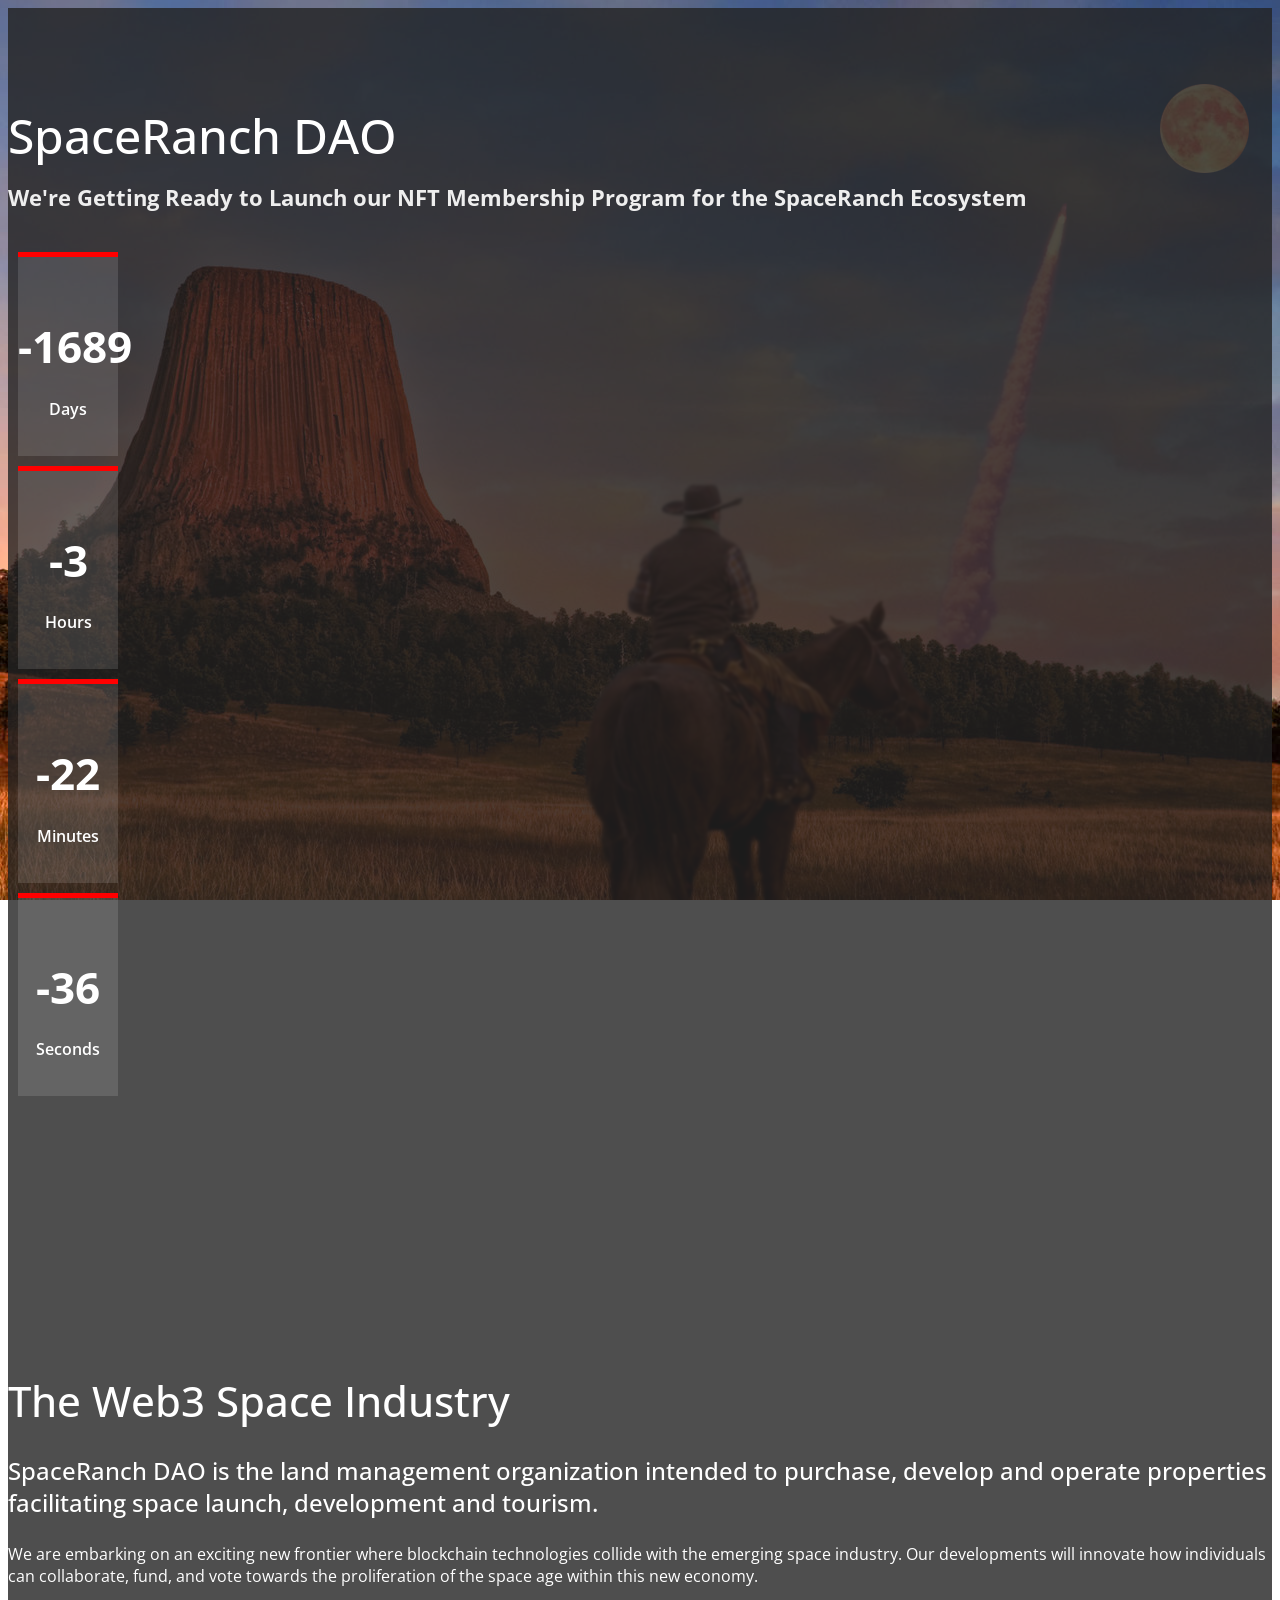
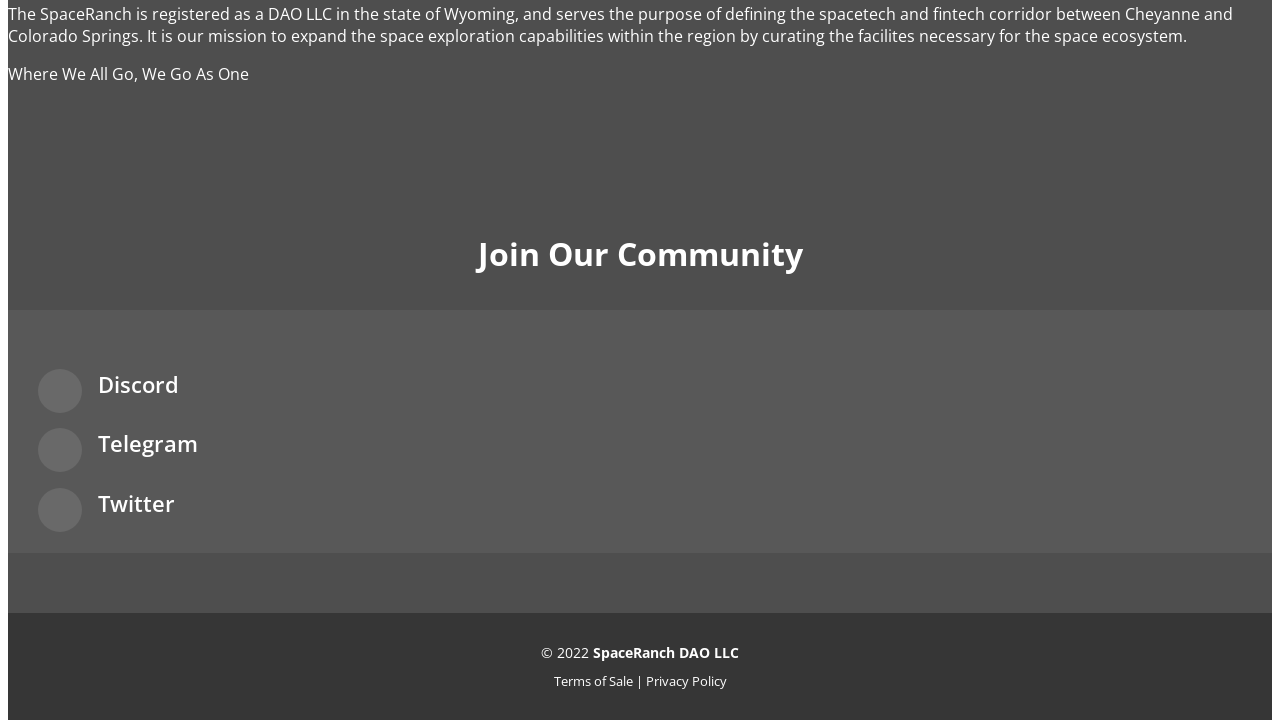
==== index.html @ b7214885 "Add files via upload" ====
<!DOCTYPE html>
<html lang="en">

<head>
  <meta charset="utf-8">
  <meta content="width=device-width, initial-scale=1.0" name="viewport">
  <title>SpaceRanch DAO</title>
  <meta content="" name="description">
  <meta content="" name="keywords">

  <!-- Favicons -->
  <link href="assets/img/favicon.jpg" rel="icon">
  <link href="assets/img/apple-touch-icon.png" rel="apple-touch-icon">

  <!-- Google Fonts -->
  <link href="https://fonts.googleapis.com/css?family=Open+Sans:300,300i,400,400i,600,600i,700,700i|Raleway:300,300i,400,400i,600,600i,700,700i" rel="stylesheet">

  <!-- Vendor CSS Files -->
  <link href="assets/vendor/bootstrap/css/bootstrap.min.css" rel="stylesheet">
  <link href="assets/vendor/bootstrap-icons/bootstrap-icons.css" rel="stylesheet">

  <!-- Template Main CSS File -->
  <link href="assets/css/style.css" rel="stylesheet">

  <!-- =======================================================
  * Template Name: ComingSoon - v4.6.0
  * Template URL: https://bootstrapmade.com/comingsoon-free-html-bootstrap-template/
  * Author: BootstrapMade.com
  * License: https://bootstrapmade.com/license/
  ======================================================== -->
</head>

<body>

  <!-- ======= Header ======= -->
  <header id="header" class="d-flex align-items-center">
    <div class="container d-flex flex-column align-items-center">

      <h1>SpaceRanch DAO</h1>
      <h2>We're Getting Ready to Launch our NFT Membership Program for the SpaceRanch Ecosystem</h2>
      <div class="countdown d-flex justify-content-center" data-count="2022/4/23">
        <div>
          <h3>%d</h3>
          <h4>Days</h4>
        </div>
        <div>
          <h3>%h</h3>
          <h4>Hours</h4>
        </div>
        <div>
          <h3>%m</h3>
          <h4>Minutes</h4>
        </div>
        <div>
          <h3>%s</h3>
          <h4>Seconds</h4>
        </div>
      </div>

  <!--    <div class="subscribe">
        <h4>Subscribe now to get the latest updates!</h4>
        <form action="forms/notify.php" method="post" role="form" class="php-email-form">
          <div class="subscribe-form">
            <input type="email" name="email"><input type="submit" value="Subscribe">
          </div>
          <div class="mt-2">
            <div class="loading">Loading</div>
            <div class="error-message"></div>
            <div class="sent-message">Your notification request was sent. Thank you!</div>
          </div>
        </form>
      </div>

      <div class="social-links text-center">
        <a href="https://github.com/spaceranchdao" class="github"><i class="bi bi-github"></i></a>

        <a href="https://twitter.com/spaceranch" class="twitter" target="_blank"><i class="bi bi-twitter"></i></a>
        <a href="https://t.me/spaceranch" class="telegram" target="_blank"><i class="bi bi-telegram"></i></a>
        <a href="https://discord.me/spaceranch" class="discord"><i class="bi bi-discord"></i></a>
      </div>
-->
    </div>
  </header><!-- End #header -->

  <main id="main">

    <!-- ======= About Us Section ======= -->
    <section id="about" class="about">
      <div class="container">

        <div class="row content">
          <div class="col-lg-6">
            <h2>The Web3 Space Industry</h2>
            <h3>SpaceRanch DAO is the land management organization intended to purchase, develop and operate properties facilitating space launch, development and tourism.</h3>
          </div>
          <div class="col-lg-6 pt-4 pt-lg-0">
            <p>
              We are embarking on an exciting new frontier where blockchain technologies collide with the emerging space industry.
              Our developments will innovate how individuals can collaborate, fund, and vote towards the proliferation of the space age within this new economy.
            </p>

            <p>
              The SpaceRanch is registered as a DAO LLC in the state of Wyoming, and serves the purpose of defining the spacetech and fintech corridor between Cheyanne and Colorado Springs.
              It is our mission to expand the space exploration capabilities within the region by curating the facilites necessary for the space ecosystem.
            </p>

            <p class="fst-italic">
              Where We All Go, We Go As One
            </p>
          </div>
        </div>

      </div>
    </section><!-- End About Us Section -->

    <!-- ======= Contact Us Section ======= -->
    <section id="contact" class="contact">
      <div class="container">

        <div class="section-title">
          <h2>Join Our Community</h2>
        </div>

        <div class="row justify-content-center">

          <div class="col-lg-9">

            <div class="info-wrap">
              <div class="row">
                <div class="col-lg-4 info">
              <a href="https://discord.me/spaceranch" target="_blank">     <i class="bi bi-discord"></i>
                  <h4>Discord</h4></a>

                </div>

                <div class="col-lg-4 info mt-4 mt-lg-0">
                  <a href="https://t.me/spaceranch" target="_blank"> <i class="bi bi-telegram"></i>
                  <h4>Telegram</h4></a>
                </div>

                <div class="col-lg-4 info mt-4 mt-lg-0">
                <a href="https://twitter.com/spaceranch" target="_blank">   <i class="bi bi-twitter"></i>
                  <h4>Twitter</h4> </a>
                </div>

              </div>
            </div>

          </div>

        </div>


      </div>
    </section><!-- End Contact Us Section -->

  </main><!-- End #main -->

  <!-- ======= Footer ======= -->
  <footer id="footer">
    <div class="container">
      <div class="copyright">
        &copy; 2022 <strong><span>SpaceRanch DAO LLC</span></strong>
      </div>
      <div class="credits">
        <!-- All the links in the footer should remain intact. -->
        <!-- You can delete the links only if you purchased the pro version. -->
        <!-- Licensing information: https://bootstrapmade.com/license/ -->
        <!-- Purchase the pro version with working PHP/AJAX contact form: https://bootstrapmade.com/comingsoon-free-html-bootstrap-template/ -->
        <a href="terms.html">Terms of Sale</a> |   <a href="privacy.html">Privacy Policy</a>
      </div>
    </div>
  </footer><!-- End #footer -->


  <!-- Vendor JS Files -->
  <script src="assets/vendor/bootstrap/js/bootstrap.bundle.min.js"></script>
  <script src="assets/vendor/php-email-form/validate.js"></script>

  <!-- Template Main JS File -->
  <script src="assets/js/main.js"></script>

</body>

</html>
---- assets/css/style.css ----
/**
* Template Name: ComingSoon - v4.6.0
* Template URL: https://bootstrapmade.com/comingsoon-free-html-bootstrap-template/
* Author: BootstrapMade.com
* License: https://bootstrapmade.com/license/
*/

/*--------------------------------------------------------------
# General
--------------------------------------------------------------*/
body {
  font-family: "Open Sans", sans-serif;
  color: #fff;
  background: url("../img/devilstower.png") top center no-repeat;
  background-size: cover;
  position: relative;
}
body::before {
  content: "";
  position: absolute;
  left: 0;
  right: 0;
  top: 0;
  bottom: 0;
  background: rgba(34, 34, 34, 0.8);
}
@media (min-width: 1024px) {
  body {
    background-attachment: fixed;
  }
}

a {
  color: #fff;
  text-decoration: none;
}

a:hover {
  color: #ff3333;
  text-decoration: none;
}

h1, h2, h3, h4, h5, h6 {
  font-family: "Open Sans", sans-serif;
}

#main {
  position: relative;
}

/*--------------------------------------------------------------
# Back to top button
--------------------------------------------------------------*/
.back-to-top {
  position: fixed;
  visibility: hidden;
  opacity: 0;
  right: 15px;
  bottom: 15px;
  z-index: 996;
  background: #ff0000;
  width: 40px;
  height: 40px;
  border-radius: 4px;
  transition: all 0.4s;
}
.back-to-top i {
  font-size: 28px;
  color: #fff;
  line-height: 0;
}
.back-to-top:hover {
  background: #ff2929;
  color: #fff;
}
.back-to-top.active {
  visibility: visible;
  opacity: 1;
}

/*--------------------------------------------------------------
# Header
--------------------------------------------------------------*/
#header {
  position: relative;
  width: 100%;
  padding: 100px 0;
  /* countdown */
}
#header h1 {
  margin: 0 0 10px 0;
  font-size: 48px;
  font-weight: 500;
  line-height: 56px;
  color: #fff;
}
#header h2 {
  color: #eee;
  margin-bottom: 40px;
  font-size: 22px;
}
#header .countdown {
  margin-bottom: 80px;
}
#header .countdown div {
  text-align: center;
  margin: 10px;
  width: 100px;
  padding: 15px 0;
  background: rgba(255, 255, 255, 0.12);
  border-top: 5px solid #ff0000;
}
#header .countdown div h3 {
  font-weight: 700;
  font-size: 44px;
  margin-bottom: 15px;
}
#header .countdown div h4 {
  font-size: 16px;
  font-weight: 600;
}
@media (max-width: 575px) {
  #header .countdown div {
    width: 70px;
    padding: 10px 0;
    margin: 10px 8px;
  }
  #header .countdown div h3 {
    font-size: 28px;
    margin-bottom: 10px;
  }
  #header .countdown div h4 {
    font-size: 14px;
    font-weight: 500;
  }
}
#header .subscribe {
  font-size: 15px;
  text-align: center;
}
#header .subscribe h4 {
  font-size: 20px;
  font-weight: 600;
  color: #fff;
  position: relative;
  padding-bottom: 12px;
}
#header .subscribe .subscribe-form {
  min-width: 300px;
  margin-top: 10px;
  background: #fff;
  padding: 6px 10px;
  position: relative;
  text-align: left;
}
#header .subscribe .subscribe-form input[type=email] {
  border: 0;
  padding: 4px 8px;
  width: calc(100% - 100px);
}
#header .subscribe .subscribe-form input[type=submit] {
  position: absolute;
  top: 0;
  right: -2px;
  bottom: 0;
  border: 0;
  background: none;
  font-size: 16px;
  padding: 0 20px;
  background: #ff0000;
  color: #fff;
  transition: 0.3s;
  box-shadow: 0px 2px 15px rgba(0, 0, 0, 0.1);
}
#header .subscribe .subscribe-form input[type=submit]:hover {
  background: #f50000;
}
#header .subscribe .error-message {
  display: none;
  color: #ed3c0d;
  text-align: center;
  padding: 15px;
  font-weight: 600;
}
#header .subscribe .sent-message {
  display: none;
  color: #18d26e;
  text-align: center;
  padding: 15px;
  font-weight: 600;
}
#header .subscribe .loading {
  display: none;
  text-align: center;
  padding: 15px;
}
#header .subscribe .loading:before {
  content: "";
  display: inline-block;
  border-radius: 50%;
  width: 24px;
  height: 24px;
  margin: 0 10px -6px 0;
  border: 3px solid #18d26e;
  border-top-color: #eee;
  -webkit-animation: animate-loading-notify 1s linear infinite;
  animation: animate-loading-notify 1s linear infinite;
}
@-webkit-keyframes animate-loading-notify {
  0% {
    transform: rotate(0deg);
  }
  100% {
    transform: rotate(360deg);
  }
}
@keyframes animate-loading-notify {
  0% {
    transform: rotate(0deg);
  }
  100% {
    transform: rotate(360deg);
  }
}
#header .social-links {
  margin-top: 10px;
}
#header .social-links a {
  font-size: 24px;
  display: inline-block;
  color: rgba(255, 255, 255, 0.8);
  line-height: 1;
  padding-top: 14px;
  margin: 0 10px;
  text-align: center;
  transition: 0.3s;
}
#header .social-links a:hover {
  color: #fff;
}

/*--------------------------------------------------------------
# Sections General
--------------------------------------------------------------*/
section {
  padding: 60px 0;
}

.section-bg {
  background-color: #fff5f5;
}

.section-title {
  text-align: center;
  padding-bottom: 15px;
}
.section-title h2 {
  font-size: 32px;
  font-weight: bold;
  margin-bottom: 20px;
  position: relative;
}
.section-title p {
  margin-bottom: 0;
}

/*--------------------------------------------------------------
# Contact Us
--------------------------------------------------------------*/
.about .content h2 {
  font-weight: 500;
  font-size: 42px;
  line-height: 60px;
  margin-bottom: 20px;
}
.about .content h3 {
  font-weight: 500;
  line-height: 32px;
  font-size: 24px;
}
.about .content ul {
  list-style: none;
  padding: 0;
}
.about .content ul li {
  padding: 10px 0 0 28px;
  position: relative;
}
.about .content ul i {
  left: 0;
  top: 12px;
  position: absolute;
  font-size: 20px;
  color: #ff0000;
}
.about .content p:last-child {
  margin-bottom: 0;
}

/*--------------------------------------------------------------
# Contact Us
--------------------------------------------------------------*/
.contact .info-wrap {
  background: rgba(255, 255, 255, 0.06);
  padding: 30px;
}
.contact .info i {
  font-size: 20px;
  color: #fff;
  float: left;
  width: 44px;
  height: 44px;
  background: rgba(255, 255, 255, 0.1);
  display: flex;
  justify-content: center;
  align-items: center;
  border-radius: 50px;
  transition: all 0.3s ease-in-out;
}
.contact .info h4 {
  padding: 0 0 0 60px;
  font-size: 22px;
  font-weight: 600;
  margin-bottom: 5px;
}
.contact .info p {
  padding: 0 0 10px 60px;
  margin-bottom: 20px;
  font-size: 14px;
}
.contact .info .email p {
  padding-top: 5px;
}
.contact .info .social-links {
  padding-left: 60px;
}
.contact .info .social-links a {
  font-size: 18px;
  display: inline-block;
  background: #333;
  color: #fff;
  line-height: 1;
  padding: 8px 0;
  border-radius: 50%;
  text-align: center;
  width: 36px;
  height: 36px;
  transition: 0.3s;
  margin-right: 10px;
}
.contact .info .social-links a:hover {
  background: #ff0000;
  color: #fff;
}
.contact .info .email:hover i, .contact .info .address:hover i, .contact .info .phone:hover i {
  background: #ff0000;
  color: #fff;
}
.contact .php-email-form {
  width: 100%;
  padding: 30px;
  padding-top: 0;
  background: rgba(255, 255, 255, 0.06);
}
.contact .php-email-form .form-group {
  padding-bottom: 8px;
}
.contact .php-email-form .validate {
  display: none;
  color: red;
  margin: 0 0 15px 0;
  font-weight: 400;
  font-size: 13px;
}
.contact .php-email-form .error-message {
  display: none;
  color: #fff;
  background: #ed3c0d;
  text-align: center;
  padding: 15px;
  font-weight: 600;
}
.contact .php-email-form .sent-message {
  display: none;
  color: #fff;
  background: #18d26e;
  text-align: center;
  padding: 15px;
  font-weight: 600;
}
.contact .php-email-form .loading {
  display: none;
  background: #fff;
  text-align: center;
  padding: 15px;
}
.contact .php-email-form .loading:before {
  content: "";
  display: inline-block;
  border-radius: 50%;
  width: 24px;
  height: 24px;
  margin: 0 10px -6px 0;
  border: 3px solid #18d26e;
  border-top-color: #eee;
  -webkit-animation: animate-loading 1s linear infinite;
  animation: animate-loading 1s linear infinite;
}
.contact .php-email-form input, .contact .php-email-form textarea {
  border-radius: 0;
  box-shadow: none;
  font-size: 14px;
  background: rgba(255, 255, 255, 0.1);
  border: 1px solid rgba(255, 255, 255, 0.2);
  color: #fff;
}
.contact .php-email-form input::-moz-placeholder, .contact .php-email-form textarea::-moz-placeholder {
  color: rgba(255, 255, 255, 0.4);
}
.contact .php-email-form input::placeholder, .contact .php-email-form textarea::placeholder {
  color: rgba(255, 255, 255, 0.4);
}
.contact .php-email-form input {
  height: 44px;
}
.contact .php-email-form textarea {
  padding: 10px 12px;
}
.contact .php-email-form button[type=submit] {
  background: #ff0000;
  border: 0;
  padding: 10px 24px;
  color: #fff;
  transition: 0.4s;
}
.contact .php-email-form button[type=submit]:hover {
  background: #ff3333;
}
@-webkit-keyframes animate-loading {
  0% {
    transform: rotate(0deg);
  }
  100% {
    transform: rotate(360deg);
  }
}
@keyframes animate-loading {
  0% {
    transform: rotate(0deg);
  }
  100% {
    transform: rotate(360deg);
  }
}

/*--------------------------------------------------------------
# Footer
--------------------------------------------------------------*/
#footer {
  background: rgba(19, 19, 19, 0.4);
  padding: 30px 0;
  color: #fff;
  font-size: 14px;
  position: relative;
}
#footer .copyright {
  text-align: center;
}
#footer .credits {
  padding-top: 10px;
  text-align: center;
  font-size: 13px;
  color: #fff;
}
#footer .credits a {
  color: #fff;
}
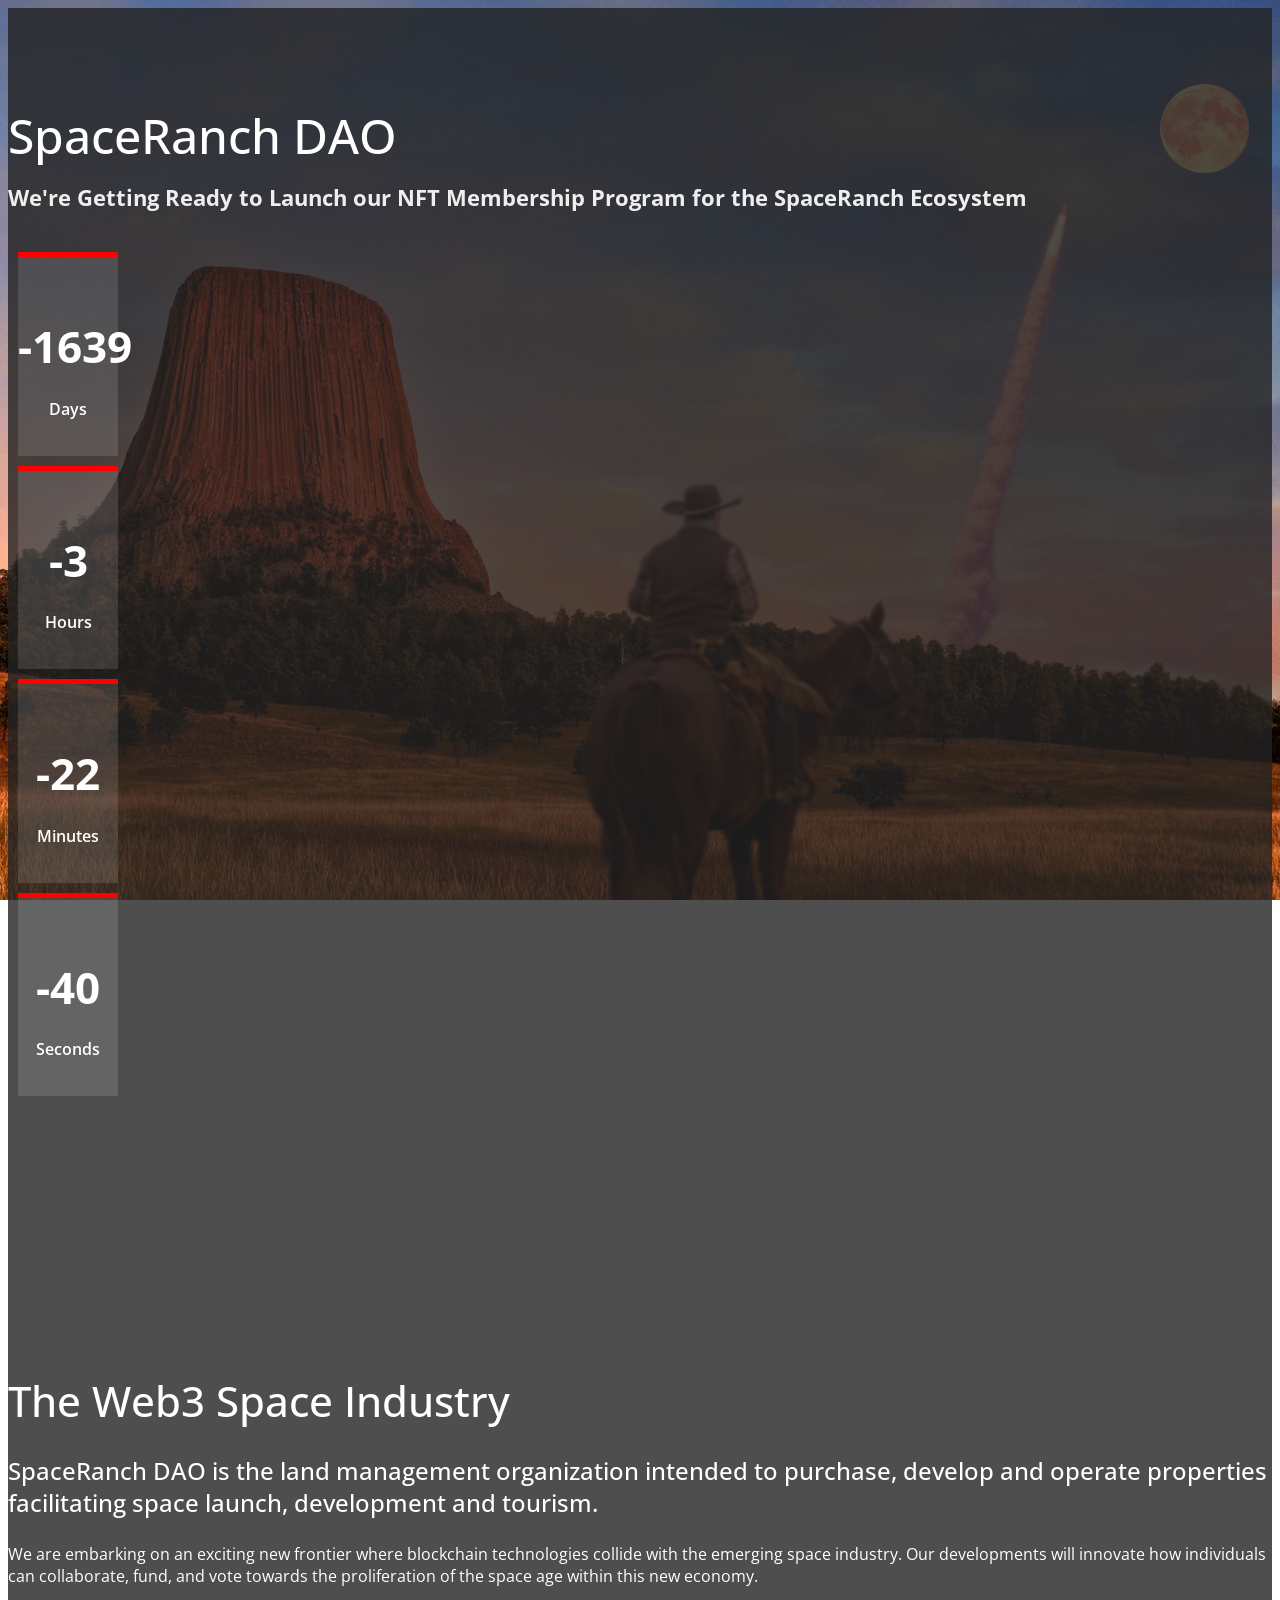
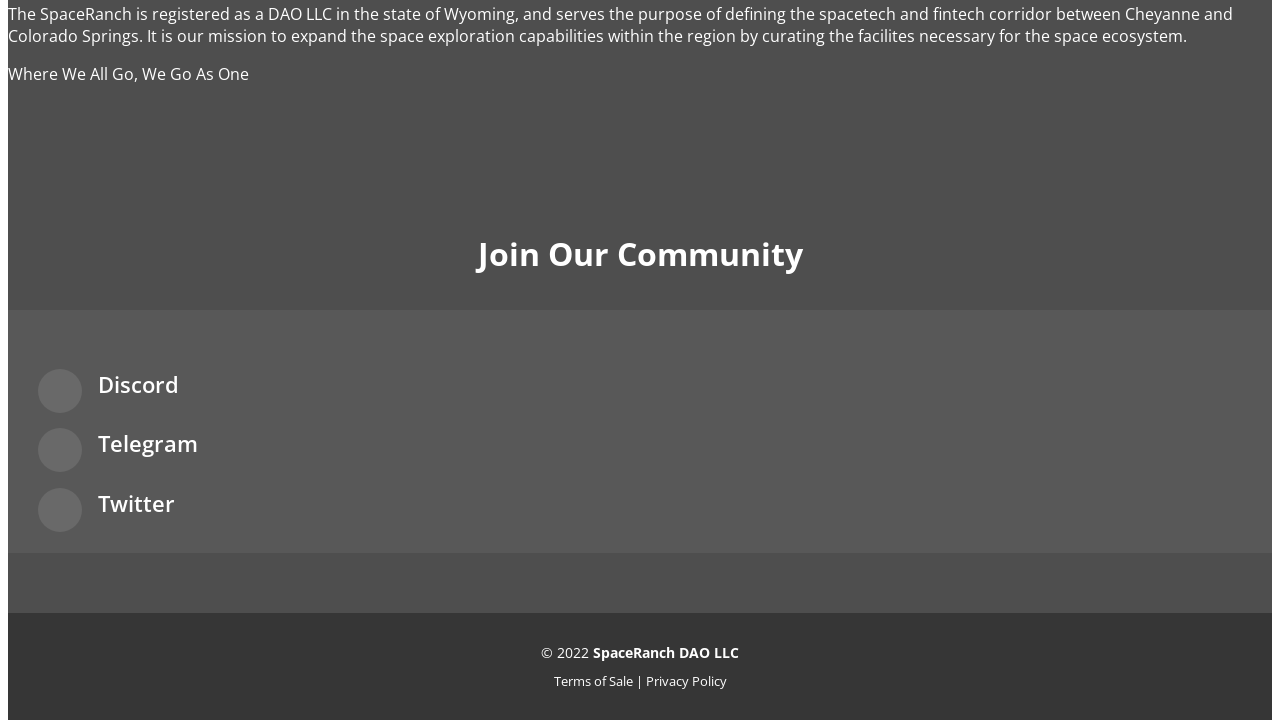
==== commit 6295128a: "Update index.html" ====
--- a/index.html
+++ b/index.html
@@ -38,7 +38,7 @@
 
       <h1>SpaceRanch DAO</h1>
       <h2>We're Getting Ready to Launch our NFT Membership Program for the SpaceRanch Ecosystem</h2>
-      <div class="countdown d-flex justify-content-center" data-count="2022/4/23">
+      <div class="countdown d-flex justify-content-center" data-count="2022/6/12">
         <div>
           <h3>%d</h3>
           <h4>Days</h4>
@@ -167,7 +167,7 @@
         <!-- You can delete the links only if you purchased the pro version. -->
         <!-- Licensing information: https://bootstrapmade.com/license/ -->
         <!-- Purchase the pro version with working PHP/AJAX contact form: https://bootstrapmade.com/comingsoon-free-html-bootstrap-template/ -->
-        <a href="terms.html">Terms of Sale</a> |   <a href="privacy.html">Privacy Policy</a>
+        <a href="legal.html">Terms of Sale</a> |   <a href="privacy.html">Privacy Policy</a>
       </div>
     </div>
   </footer><!-- End #footer -->
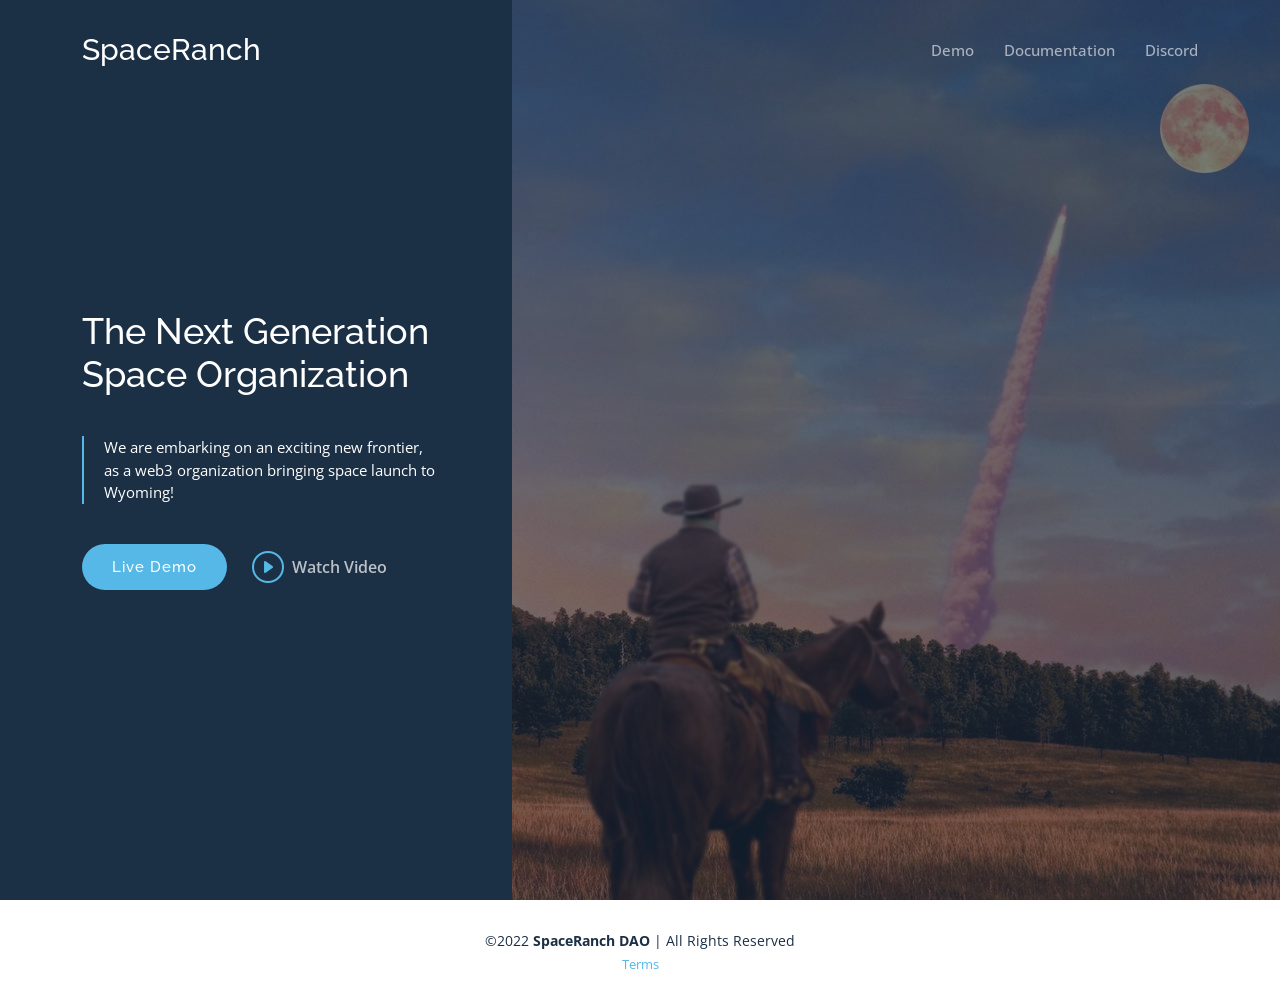
==== commit 001d3f16: "Add files via upload" ====
--- a/index.html
+++ b/index.html
@@ -4,177 +4,119 @@
 <head>
   <meta charset="utf-8">
   <meta content="width=device-width, initial-scale=1.0" name="viewport">
-  <title>SpaceRanch DAO</title>
+
+  <title>SpaceRanch</title>
   <meta content="" name="description">
   <meta content="" name="keywords">
 
   <!-- Favicons -->
-  <link href="assets/img/favicon.jpg" rel="icon">
+  <link href="assets/img/favicon.png" rel="icon">
   <link href="assets/img/apple-touch-icon.png" rel="apple-touch-icon">
 
   <!-- Google Fonts -->
-  <link href="https://fonts.googleapis.com/css?family=Open+Sans:300,300i,400,400i,600,600i,700,700i|Raleway:300,300i,400,400i,600,600i,700,700i" rel="stylesheet">
+  <link rel="preconnect" href="https://fonts.googleapis.com">
+  <link rel="preconnect" href="https://fonts.gstatic.com" crossorigin>
+  <link href="https://fonts.googleapis.com/css2?family=Open+Sans:ital,wght@0,300;0,400;0,500;0,600;0,700;1,300;1,400;1,600;1,700&family=Montserrat:ital,wght@0,300;0,400;0,500;0,600;0,700;1,300;1,400;1,500;1,600;1,700&family=Raleway:ital,wght@0,300;0,400;0,500;0,600;0,700;1,300;1,400;1,500;1,600;1,700&display=swap" rel="stylesheet">
 
   <!-- Vendor CSS Files -->
   <link href="assets/vendor/bootstrap/css/bootstrap.min.css" rel="stylesheet">
   <link href="assets/vendor/bootstrap-icons/bootstrap-icons.css" rel="stylesheet">
+  <link href="assets/vendor/aos/aos.css" rel="stylesheet">
+  <link href="assets/vendor/glightbox/css/glightbox.min.css" rel="stylesheet">
+  <link href="assets/vendor/swiper/swiper-bundle.min.css" rel="stylesheet">
+  <link href="assets/vendor/remixicon/remixicon.css" rel="stylesheet">
 
   <!-- Template Main CSS File -->
-  <link href="assets/css/style.css" rel="stylesheet">
+  <link href="assets/css/main.css" rel="stylesheet">
 
   <!-- =======================================================
-  * Template Name: ComingSoon - v4.6.0
-  * Template URL: https://bootstrapmade.com/comingsoon-free-html-bootstrap-template/
+  * Template Name: Nova - v1.2.0
+  * Template URL: https://bootstrapmade.com/nova-bootstrap-business-template/
   * Author: BootstrapMade.com
   * License: https://bootstrapmade.com/license/
   ======================================================== -->
 </head>
 
-<body>
+<body class="page-index">
 
   <!-- ======= Header ======= -->
-  <header id="header" class="d-flex align-items-center">
-    <div class="container d-flex flex-column align-items-center">
+  <header id="header" class="header d-flex align-items-center fixed-top">
+    <div class="container-fluid container-xl d-flex align-items-center justify-content-between">
 
-      <h1>SpaceRanch DAO</h1>
-      <h2>We're Getting Ready to Launch our NFT Membership Program for the SpaceRanch Ecosystem</h2>
-      <div class="countdown d-flex justify-content-center" data-count="2022/6/12">
-        <div>
-          <h3>%d</h3>
-          <h4>Days</h4>
-        </div>
-        <div>
-          <h3>%h</h3>
-          <h4>Hours</h4>
-        </div>
-        <div>
-          <h3>%m</h3>
-          <h4>Minutes</h4>
-        </div>
-        <div>
-          <h3>%s</h3>
-          <h4>Seconds</h4>
-        </div>
-      </div>
+      <a href="index.html" class="logo d-flex align-items-center">
+        <!-- Uncomment the line below if you also wish to use an image logo -->
+        <!-- <img src="assets/img/logo.png" alt=""> -->
+        <h1 class="d-flex align-items-center">SpaceRanch</h1>
+      </a>
 
-  <!--    <div class="subscribe">
-        <h4>Subscribe now to get the latest updates!</h4>
-        <form action="forms/notify.php" method="post" role="form" class="php-email-form">
-          <div class="subscribe-form">
-            <input type="email" name="email"><input type="submit" value="Subscribe">
-          </div>
-          <div class="mt-2">
-            <div class="loading">Loading</div>
-            <div class="error-message"></div>
-            <div class="sent-message">Your notification request was sent. Thank you!</div>
-          </div>
-        </form>
-      </div>
+      <i class="mobile-nav-toggle mobile-nav-show bi bi-list"></i>
+      <i class="mobile-nav-toggle mobile-nav-hide d-none bi bi-x"></i>
 
-      <div class="social-links text-center">
-        <a href="https://github.com/spaceranchdao" class="github"><i class="bi bi-github"></i></a>
+      <nav id="navbar" class="navbar">
+        <ul>
+          <li><a href="https://spacedao.xyz" target="_blank" >Demo</a></li>
+          <li><a href="https://spaceranch.gitbook.io/documentation" target="_blank">Documentation</a></li>
+          <li><a href="https://discord.gg/sj9gQFXUaW" target="_blank">Discord</a></li>
 
-        <a href="https://twitter.com/spaceranch" class="twitter" target="_blank"><i class="bi bi-twitter"></i></a>
-        <a href="https://t.me/spaceranch" class="telegram" target="_blank"><i class="bi bi-telegram"></i></a>
-        <a href="https://discord.me/spaceranch" class="discord"><i class="bi bi-discord"></i></a>
-      </div>
--->
+        </ul>
+      </nav><!-- .navbar -->
+
     </div>
-  </header><!-- End #header -->
+  </header><!-- End Header -->
 
-  <main id="main">
-
-    <!-- ======= About Us Section ======= -->
-    <section id="about" class="about">
-      <div class="container">
-
-        <div class="row content">
-          <div class="col-lg-6">
-            <h2>The Web3 Space Industry</h2>
-            <h3>SpaceRanch DAO is the land management organization intended to purchase, develop and operate properties facilitating space launch, development and tourism.</h3>
-          </div>
-          <div class="col-lg-6 pt-4 pt-lg-0">
-            <p>
-              We are embarking on an exciting new frontier where blockchain technologies collide with the emerging space industry.
-              Our developments will innovate how individuals can collaborate, fund, and vote towards the proliferation of the space age within this new economy.
-            </p>
-
-            <p>
-              The SpaceRanch is registered as a DAO LLC in the state of Wyoming, and serves the purpose of defining the spacetech and fintech corridor between Cheyanne and Colorado Springs.
-              It is our mission to expand the space exploration capabilities within the region by curating the facilites necessary for the space ecosystem.
-            </p>
-
-            <p class="fst-italic">
-              Where We All Go, We Go As One
-            </p>
-          </div>
-        </div>
-
-      </div>
-    </section><!-- End About Us Section -->
-
-    <!-- ======= Contact Us Section ======= -->
-    <section id="contact" class="contact">
-      <div class="container">
-
-        <div class="section-title">
-          <h2>Join Our Community</h2>
-        </div>
-
-        <div class="row justify-content-center">
-
-          <div class="col-lg-9">
-
-            <div class="info-wrap">
-              <div class="row">
-                <div class="col-lg-4 info">
-              <a href="https://discord.me/spaceranch" target="_blank">     <i class="bi bi-discord"></i>
-                  <h4>Discord</h4></a>
-
-                </div>
-
-                <div class="col-lg-4 info mt-4 mt-lg-0">
-                  <a href="https://t.me/spaceranch" target="_blank"> <i class="bi bi-telegram"></i>
-                  <h4>Telegram</h4></a>
-                </div>
-
-                <div class="col-lg-4 info mt-4 mt-lg-0">
-                <a href="https://twitter.com/spaceranch" target="_blank">   <i class="bi bi-twitter"></i>
-                  <h4>Twitter</h4> </a>
-                </div>
-
-              </div>
-            </div>
+  <!-- ======= Hero Section ======= -->
+  <section id="hero" class="hero d-flex align-items-center">
+    <div class="container">
+      <div class="row">
+        <div class="col-xl-4">
+          <h2 data-aos="fade-up">The Next Generation Space Organization</h2>
+          <blockquote data-aos="fade-up" data-aos-delay="100">
+            <p>We are embarking on an exciting new frontier, as a web3 organization bringing space launch to Wyoming!</p>
+          </blockquote>
+          <div class="d-flex" data-aos="fade-up" data-aos-delay="200">
+            <a href="https://spacedao.xyz" target="_blank" class="btn-get-started">Live Demo</a>
+            <a href="https://www.youtube.com/watch?v=5IGpBBcRcZA" class="glightbox btn-watch-video d-flex align-items-center"><i class="bi bi-play-circle"></i><span>Watch Video</span></a>
 
           </div>
 
         </div>
+      </div>
+    </div>
+  </section><!-- End Hero Section -->
 
+  <main id="main">
 
-      </div>
-    </section><!-- End Contact Us Section -->
 
   </main><!-- End #main -->
 
   <!-- ======= Footer ======= -->
-  <footer id="footer">
-    <div class="container">
-      <div class="copyright">
-        &copy; 2022 <strong><span>SpaceRanch DAO LLC</span></strong>
-      </div>
-      <div class="credits">
-        <!-- All the links in the footer should remain intact. -->
-        <!-- You can delete the links only if you purchased the pro version. -->
-        <!-- Licensing information: https://bootstrapmade.com/license/ -->
-        <!-- Purchase the pro version with working PHP/AJAX contact form: https://bootstrapmade.com/comingsoon-free-html-bootstrap-template/ -->
-        <a href="legal.html">Terms of Sale</a> |   <a href="privacy.html">Privacy Policy</a>
+  <footer id="footer" class="footer">
+
+
+
+    <div class="footer-legal">
+      <div class="container">
+        <div class="copyright">
+          &copy;2022 <strong><span>SpaceRanch DAO</span></strong> | All Rights Reserved
+        </div>
+        <div class="credits">
+          <a href="https://spaceranch.org/legal">Terms</a>
+        </div>
       </div>
     </div>
-  </footer><!-- End #footer -->
+  </footer><!-- End Footer -->
+  <!-- End Footer -->
 
+  <a href="#" class="scroll-top d-flex align-items-center justify-content-center"><i class="bi bi-arrow-up-short"></i></a>
+
+  <div id="preloader"></div>
 
   <!-- Vendor JS Files -->
   <script src="assets/vendor/bootstrap/js/bootstrap.bundle.min.js"></script>
+  <script src="assets/vendor/aos/aos.js"></script>
+  <script src="assets/vendor/glightbox/js/glightbox.min.js"></script>
+  <script src="assets/vendor/swiper/swiper-bundle.min.js"></script>
+  <script src="assets/vendor/isotope-layout/isotope.pkgd.min.js"></script>
   <script src="assets/vendor/php-email-form/validate.js"></script>
 
   <!-- Template Main JS File -->
--- a/assets/css/main.css
+++ b/assets/css/main.css
@@ -0,0 +1,2199 @@
+/**
+* Template Name: Nova - v1.2.0
+* Template URL: https://bootstrapmade.com/nova-bootstrap-business-template/
+* Author: BootstrapMade.com
+* License: https://bootstrapmade.com/license/
+*/
+
+/*--------------------------------------------------------------
+# Set main reusable colors and fonts using CSS variables
+# Learn more about CSS variables at https://developer.mozilla.org/en-US/docs/Web/CSS/Using_CSS_custom_properties
+--------------------------------------------------------------*/
+/* Fonts */
+:root {
+  --font-default: "Open Sans", system-ui, -apple-system, "Segoe UI", Roboto, "Helvetica Neue", Arial, "Noto Sans", "Liberation Sans", sans-serif, "Apple Color Emoji", "Segoe UI Emoji", "Segoe UI Symbol", "Noto Color Emoji";
+  --font-primary: "Montserrat", sans-serif;
+  --font-secondary: "Raleway", sans-serif;
+}
+
+/* Colors */
+:root {
+  --color-default: #2b180d;
+  --color-primary: #56b8e6;
+  --color-secondary: #1b2f45;
+}
+
+/* Smooth scroll behavior */
+:root {
+  scroll-behavior: smooth;
+}
+
+/*--------------------------------------------------------------
+# General
+--------------------------------------------------------------*/
+body {
+  font-family: var(--font-default);
+  color: var(--color-default);
+}
+
+a {
+  color: var(--color-primary);
+  text-decoration: none;
+  transition: 0.3s;
+}
+
+a:hover {
+  color: #82cbed;
+  text-decoration: none;
+}
+
+h1,
+h2,
+h3,
+h4,
+h5,
+h6 {
+  font-family: var(--font-primary);
+}
+
+/*--------------------------------------------------------------
+# Sections & Section Header
+--------------------------------------------------------------*/
+section {
+  overflow: hidden;
+  padding: 80px 0;
+}
+
+.section-header {
+  text-align: center;
+  padding-bottom: 30px;
+}
+
+.section-header h2 {
+  font-size: 32px;
+  font-weight: 600;
+  margin-bottom: 20px;
+  padding-bottom: 20px;
+  position: relative;
+}
+
+.section-header h2:after {
+  content: "";
+  position: absolute;
+  display: block;
+  width: 60px;
+  height: 2px;
+  background: var(--color-primary);
+  left: 0;
+  right: 0;
+  bottom: 0;
+  margin: auto;
+}
+
+.section-header p {
+  margin-bottom: 0;
+}
+
+/*--------------------------------------------------------------
+# Breadcrumbs
+--------------------------------------------------------------*/
+.breadcrumbs {
+  padding: 140px 0 60px 0;
+  min-height: 30vh;
+  position: relative;
+  background-size: cover;
+  background-position: center;
+  background-repeat: no-repeat;
+}
+
+.breadcrumbs:before {
+  content: "";
+  background-color: rgba(27, 47, 69, 0.7);
+  position: absolute;
+  inset: 0;
+}
+
+.breadcrumbs h2 {
+  font-size: 56px;
+  font-weight: 500;
+  color: #fff;
+  font-family: var(--font-secondary);
+}
+
+.breadcrumbs ol {
+  display: flex;
+  flex-wrap: wrap;
+  list-style: none;
+  padding: 0 0 10px 0;
+  margin: 0;
+  font-size: 16px;
+  font-weight: 600;
+  color: var(--color-primary);
+}
+
+.breadcrumbs ol a {
+  color: rgba(255, 255, 255, 0.8);
+  transition: 0.3s;
+}
+
+.breadcrumbs ol a:hover {
+  text-decoration: underline;
+}
+
+.breadcrumbs ol li+li {
+  padding-left: 10px;
+}
+
+.breadcrumbs ol li+li::before {
+  display: inline-block;
+  padding-right: 10px;
+  color: #fff;
+  content: "/";
+}
+
+/*--------------------------------------------------------------
+# Scroll top button
+--------------------------------------------------------------*/
+.scroll-top {
+  position: fixed;
+  visibility: hidden;
+  opacity: 0;
+  right: 15px;
+  bottom: 15px;
+  z-index: 99999;
+  background: var(--color-primary);
+  width: 40px;
+  height: 40px;
+  border-radius: 4px;
+  transition: all 0.4s;
+}
+
+.scroll-top i {
+  font-size: 24px;
+  color: #fff;
+  line-height: 0;
+}
+
+.scroll-top:hover {
+  background: rgba(86, 184, 230, 0.8);
+  color: #fff;
+}
+
+.scroll-top.active {
+  visibility: visible;
+  opacity: 1;
+}
+
+/*--------------------------------------------------------------
+# Preloader
+--------------------------------------------------------------*/
+#preloader {
+  position: fixed;
+  inset: 0;
+  z-index: 9999;
+  overflow: hidden;
+  background: #fff;
+  transition: all 0.6s ease-out;
+}
+
+#preloader:before {
+  content: "";
+  position: fixed;
+  top: calc(50% - 30px);
+  left: calc(50% - 30px);
+  border: 6px solid var(--color-primary);
+  border-top-color: #fff;
+  border-radius: 50%;
+  width: 60px;
+  height: 60px;
+  -webkit-animation: animate-preloader 1s linear infinite;
+  animation: animate-preloader 1s linear infinite;
+}
+
+@-webkit-keyframes animate-preloader {
+  0% {
+    transform: rotate(0deg);
+  }
+
+  100% {
+    transform: rotate(360deg);
+  }
+}
+
+@keyframes animate-preloader {
+  0% {
+    transform: rotate(0deg);
+  }
+
+  100% {
+    transform: rotate(360deg);
+  }
+}
+
+/*--------------------------------------------------------------
+# Disable aos animation delay on mobile devices
+--------------------------------------------------------------*/
+@media screen and (max-width: 768px) {
+  [data-aos-delay] {
+    transition-delay: 0 !important;
+  }
+}
+
+/*--------------------------------------------------------------
+# Header
+--------------------------------------------------------------*/
+.header {
+  transition: all 0.5s;
+  z-index: 997;
+  padding: 24px 0;
+}
+
+@media (max-width: 1200px) {
+  .header {
+    padding: 12px 0;
+  }
+}
+
+.header.sticked {
+  background: rgba(27, 47, 69, 0.9);
+  padding: 12px 0;
+}
+
+.header .logo img {
+  max-height: 40px;
+  margin-right: 6px;
+}
+
+.header .logo h1 {
+  font-size: 30px;
+  font-weight: 500;
+  color: #fff;
+  font-family: var(--font-secondary);
+  margin: 0;
+}
+
+/*--------------------------------------------------------------
+# Desktop Navigation
+--------------------------------------------------------------*/
+@media (min-width: 1280px) {
+  .navbar {
+    padding: 0;
+  }
+
+  .navbar ul {
+    margin: 0;
+    padding: 0;
+    display: flex;
+    list-style: none;
+    align-items: center;
+  }
+
+  .navbar li {
+    position: relative;
+  }
+
+  .navbar a,
+  .navbar a:focus {
+    display: flex;
+    align-items: center;
+    justify-content: space-between;
+    padding: 15px 0 15px 30px;
+    font-family: var(--font-default);
+    font-size: 15px;
+    font-weight: 500;
+    color: rgba(255, 255, 255, 0.6);
+    white-space: nowrap;
+    transition: 0.3s;
+  }
+
+  .navbar a i,
+  .navbar a:focus i {
+    font-size: 12px;
+    line-height: 0;
+    margin-left: 5px;
+  }
+
+  .navbar a:hover,
+  .navbar .active,
+  .navbar .active:focus,
+  .navbar li:hover>a {
+    color: #fff;
+  }
+
+  .navbar .dropdown ul {
+    display: block;
+    position: absolute;
+    left: 14px;
+    top: calc(100% + 30px);
+    margin: 0;
+    padding: 10px 0;
+    z-index: 99;
+    opacity: 0;
+    visibility: hidden;
+    background: #fff;
+    box-shadow: 0px 0px 30px rgba(127, 137, 161, 0.25);
+    transition: 0.2s;
+  }
+
+  .navbar .dropdown ul li {
+    min-width: 200px;
+  }
+
+  .navbar .dropdown ul a {
+    padding: 10px 20px;
+    font-size: 15px;
+    text-transform: none;
+    color: var(--color-secondary);
+  }
+
+  .navbar .dropdown ul a i {
+    font-size: 12px;
+  }
+
+  .navbar .dropdown ul a:hover,
+  .navbar .dropdown ul .active:hover,
+  .navbar .dropdown ul li:hover>a {
+    color: var(--color-primary);
+  }
+
+  .navbar .dropdown:hover>ul {
+    opacity: 1;
+    top: 100%;
+    visibility: visible;
+  }
+
+  .navbar .dropdown .dropdown ul {
+    top: 0;
+    left: calc(100% - 30px);
+    visibility: hidden;
+  }
+
+  .navbar .dropdown .dropdown:hover>ul {
+    opacity: 1;
+    top: 0;
+    left: 100%;
+    visibility: visible;
+  }
+}
+
+@media (min-width: 1280px) and (max-width: 1366px) {
+  .navbar .dropdown .dropdown ul {
+    left: -90%;
+  }
+
+  .navbar .dropdown .dropdown:hover>ul {
+    left: -100%;
+  }
+}
+
+@media (min-width: 1280px) {
+
+  .mobile-nav-show,
+  .mobile-nav-hide {
+    display: none;
+  }
+}
+
+/*--------------------------------------------------------------
+# Mobile Navigation
+--------------------------------------------------------------*/
+@media (max-width: 1279px) {
+  .navbar {
+    position: fixed;
+    top: 0;
+    right: -100%;
+    width: 100%;
+    max-width: 400px;
+    bottom: 0;
+    transition: 0.3s;
+    z-index: 9997;
+  }
+
+  .navbar ul {
+    position: absolute;
+    inset: 0;
+    padding: 50px 0 10px 0;
+    margin: 0;
+    background: rgba(27, 47, 69, 0.9);
+    overflow-y: auto;
+    transition: 0.3s;
+    z-index: 9998;
+  }
+
+  .navbar a,
+  .navbar a:focus {
+    display: flex;
+    align-items: center;
+    justify-content: space-between;
+    padding: 10px 20px;
+    font-family: var(--font-default);
+    font-size: 15px;
+    font-weight: 600;
+    color: rgba(255, 255, 255, 0.7);
+    white-space: nowrap;
+    transition: 0.3s;
+  }
+
+  .navbar a i,
+  .navbar a:focus i {
+    font-size: 12px;
+    line-height: 0;
+    margin-left: 5px;
+  }
+
+  .navbar a:hover,
+  .navbar .active,
+  .navbar .active:focus,
+  .navbar li:hover>a {
+    color: #fff;
+  }
+
+  .navbar .dropdown ul,
+  .navbar .dropdown .dropdown ul {
+    position: static;
+    display: none;
+    padding: 10px 0;
+    margin: 10px 20px;
+    background-color: rgba(20, 35, 51, 0.6);
+  }
+
+  .navbar .dropdown>.dropdown-active,
+  .navbar .dropdown .dropdown>.dropdown-active {
+    display: block;
+  }
+
+  .mobile-nav-show {
+    color: rgba(255, 255, 255, 0.9);
+    font-size: 28px;
+    cursor: pointer;
+    line-height: 0;
+    transition: 0.5s;
+  }
+
+  .mobile-nav-hide {
+    color: rgba(255, 255, 255, 0.9);
+    font-size: 32px;
+    cursor: pointer;
+    line-height: 0;
+    transition: 0.5s;
+    position: fixed;
+    right: 15px;
+    top: 15px;
+    z-index: 9999;
+  }
+
+  .mobile-nav-active {
+    overflow: hidden;
+  }
+
+  .mobile-nav-active .navbar {
+    right: 0;
+  }
+
+  .mobile-nav-active .navbar:before {
+    content: "";
+    position: fixed;
+    inset: 0;
+    background: rgba(27, 47, 69, 0.7);
+    z-index: 9996;
+  }
+}
+
+/*--------------------------------------------------------------
+# Hero Section
+--------------------------------------------------------------*/
+.hero {
+  width: 100%;
+  min-height: 100vh;
+  background: url("../img/hero-bg.jpg") top center;
+  background-size: cover;
+  position: relative;
+  padding: 120px 0;
+  z-index: 3;
+}
+
+@media (min-width: 1034px) {
+  .hero:after {
+    position: absolute;
+    content: "";
+    width: 40%;
+    background: var(--color-secondary);
+    top: 0;
+    bottom: 0;
+  }
+}
+
+.hero:before {
+  position: absolute;
+  content: "";
+  background: rgba(27, 47, 69, 0.6);
+  inset: 0;
+}
+
+@media (max-width: 1034px) {
+  .hero:before {
+    background: rgba(27, 47, 69, 0.7);
+  }
+}
+
+.hero .container {
+  z-index: 1;
+}
+
+@media (min-width: 1365px) {
+  .hero {
+    background-attachment: fixed;
+  }
+}
+
+.hero h2 {
+  margin: 0;
+  font-size: 36px;
+  font-weight: 500;
+  line-height: 1.2;
+  color: #fff;
+  font-family: var(--font-secondary);
+}
+
+.hero blockquote {
+  color: #fff;
+  padding-left: 20px;
+  font-size: 15px;
+  font-family: var(--font-default);
+  border-left: 2px solid var(--color-primary);
+  margin: 40px 0;
+}
+
+.hero .btn-get-started {
+  font-family: var(--font-secondary);
+  font-weight: 500;
+  font-size: 15px;
+  letter-spacing: 1px;
+  display: inline-block;
+  padding: 12px 30px;
+  border-radius: 50px;
+  transition: 0.5s;
+  color: #fff;
+  background: var(--color-primary);
+}
+
+.hero .btn-get-started:hover {
+  background: rgba(86, 184, 230, 0.8);
+}
+
+.hero .btn-watch-video {
+  font-size: 16px;
+  transition: 0.5s;
+  margin-left: 25px;
+  color: rgba(255, 255, 255, 0.7);
+  font-weight: 600;
+}
+
+.hero .btn-watch-video i {
+  color: var(--color-primary);
+  font-size: 32px;
+  transition: 0.3s;
+  line-height: 0;
+  margin-right: 8px;
+}
+
+.hero .btn-watch-video:hover {
+  color: #fff;
+}
+
+.hero .btn-watch-video:hover i {
+  color: #82cbed;
+}
+
+@media (max-width: 640px) {
+  .hero h2 {
+    font-size: 36px;
+    line-height: 1;
+  }
+
+  .hero .btn-get-started,
+  .hero .btn-watch-video {
+    font-size: 13px;
+  }
+}
+
+/*--------------------------------------------------------------
+# Why Choose Us Section
+--------------------------------------------------------------*/
+.why-us {
+  padding-bottom: 0;
+}
+
+.why-us .img-bg {
+  min-height: 500px;
+  background-size: cover;
+}
+
+.why-us .slides {
+  background-color: #f7f9fc;
+}
+
+.why-us h3 {
+  font-size: 24px;
+  font-weight: 700;
+  color: var(--color-secondary);
+}
+
+.why-us h4 {
+  font-size: 18px;
+  font-weight: 400;
+  color: #29486a;
+  font-family: var(--font-secondary);
+}
+
+.why-us .swiper {
+  margin: 140px 140px 120px 140px;
+  overflow: hidden;
+}
+
+.why-us .swiper-button-prev:after,
+.why-us .swiper-button-next:after {
+  font-size: 24px;
+  color: var(--color-secondary);
+}
+
+.why-us .swiper-button-prev {
+  left: 80px;
+}
+
+.why-us .swiper-button-next {
+  right: 80px;
+}
+
+.why-us .swiper-pagination {
+  margin-top: 30px;
+  position: relative;
+}
+
+.why-us .swiper-pagination .swiper-pagination-bullet {
+  background-color: var(--color-secondary);
+}
+
+.why-us .swiper-pagination .swiper-pagination-bullet-active {
+  background-color: var(--color-primary);
+}
+
+@media (max-width: 1200px) {
+  .why-us .swiper {
+    margin: 60px 60px 40px 60px;
+  }
+
+  .why-us .swiper-button-prev,
+  .why-us .swiper-button-next {
+    display: none;
+  }
+}
+
+@media (max-width: 575px) {
+  .why-us .swiper {
+    margin: 40px 40px 20px 40px;
+  }
+}
+
+.page-about .why-us {
+  padding: 0 0 80px 0;
+}
+
+/*--------------------------------------------------------------
+# About Section
+--------------------------------------------------------------*/
+.about .content h3 {
+  font-weight: 700;
+  font-size: 36px;
+  font-family: var(--font-secondary);
+  color: var(--color-secondary);
+}
+
+.about .content p {
+  margin: 30px 0;
+  color: #29486a;
+}
+
+.about .content ul {
+  list-style: none;
+  padding: 0;
+}
+
+.about .content ul li {
+  padding: 0 0 15px 26px;
+  position: relative;
+  font-size: 15px;
+  font-weight: 600;
+}
+
+.about .content ul i {
+  position: absolute;
+  font-size: 20px;
+  left: 0;
+  top: -3px;
+  color: var(--color-primary);
+}
+
+/*--------------------------------------------------------------
+# Services List Section
+--------------------------------------------------------------*/
+.services-list .service-item {
+  position: relative;
+}
+
+.services-list .service-item .icon i {
+  font-size: 32px;
+  line-height: 0;
+  margin-right: 20px;
+  color: #38618e;
+}
+
+.services-list .service-item .title {
+  font-weight: 700;
+  margin-bottom: 5px;
+  font-size: 18px;
+}
+
+.services-list .service-item .title a {
+  color: var(--color-secondary);
+}
+
+.services-list .service-item .title a:hover {
+  color: #38618e;
+}
+
+.services-list .service-item .description {
+  line-height: 24px;
+  font-size: 14px;
+}
+
+/*--------------------------------------------------------------
+# Call To Action Section
+--------------------------------------------------------------*/
+.call-to-action {
+  background: linear-gradient(rgba(27, 47, 69, 0.8), rgba(27, 47, 69, 0.8)), url("../img/cta-bg.jpg") center center;
+  background-size: cover;
+  padding: 100px 0;
+}
+
+@media (min-width: 1365px) {
+  .call-to-action {
+    background-attachment: fixed;
+  }
+}
+
+.call-to-action h3 {
+  color: #fff;
+  font-size: 28px;
+  margin-bottom: 25px;
+  font-weight: 700;
+}
+
+.call-to-action p {
+  color: #fff;
+  margin-bottom: 25px;
+}
+
+.call-to-action .cta-btn {
+  font-family: var(--font-default);
+  font-weight: 500;
+  font-size: 16px;
+  letter-spacing: 1px;
+  display: inline-block;
+  padding: 12px 40px;
+  border-radius: 50px;
+  transition: 0.5s;
+  margin: 10px;
+  color: #fff;
+  background: #2aa5df;
+}
+
+.call-to-action .cta-btn:hover {
+  background: var(--color-primary);
+}
+
+/*--------------------------------------------------------------
+# Features Section
+--------------------------------------------------------------*/
+.features {
+  padding-bottom: 0;
+}
+
+.features h3 {
+  color: var(--color-secondary);
+  font-size: 32px;
+  font-weight: 700;
+  margin-bottom: 30px;
+}
+
+.features .icon-list i {
+  margin-right: 10px;
+  font-size: 24px;
+  line-height: 1.2;
+}
+
+.features .icon-list span {
+  font-size: 18px;
+  color: #29486a;
+}
+
+.features .phone-wrap {
+  position: absolute;
+  right: 0;
+}
+
+@media (max-width: 768px) {
+  .features .phone-wrap {
+    position: relative;
+  }
+}
+
+.features .phone-wrap img {
+  width: 340px;
+}
+
+@media (max-width: 992px) {
+  .features .phone-wrap img {
+    margin-top: 30px;
+  }
+}
+
+@media (max-width: 768px) {
+  .features .phone-wrap img {
+    width: 100%;
+  }
+}
+
+.features .details {
+  margin-top: 80px;
+  padding: 120px 0;
+  background-color: #f7f9fc;
+}
+
+.features .details h4 {
+  color: var(--color-secondary);
+  font-size: 32px;
+  font-weight: 700;
+  margin-bottom: 20px;
+}
+
+.features .details p {
+  margin-bottom: 20px;
+  font-size: 15px;
+}
+
+.features .details .btn-get-started {
+  font-family: var(--font-primary);
+  display: inline-block;
+  font-weight: 500;
+  font-size: 15px;
+  letter-spacing: 1px;
+  padding: 10px 32px;
+  border-radius: 50px;
+  transition: 0.5s;
+  background-color: var(--color-primary);
+  color: #fff;
+}
+
+.features .details .btn-get-started:hover {
+  background: #2aa5df;
+}
+
+/*--------------------------------------------------------------
+# Recent Blog Posts Section
+--------------------------------------------------------------*/
+.recent-posts .post-box {
+  transition: 0.3s;
+  height: 100%;
+  overflow: hidden;
+  position: relative;
+  display: flex;
+  flex-direction: column;
+}
+
+.recent-posts .post-box .post-img {
+  overflow: hidden;
+  position: relative;
+}
+
+.recent-posts .post-box .post-img img {
+  transition: 0.5s;
+}
+
+.recent-posts .post-box .meta {
+  margin-top: 15px;
+}
+
+.recent-posts .post-box .meta .post-date {
+  font-size: 15px;
+  font-weight: 400;
+  color: var(--color-primary);
+}
+
+.recent-posts .post-box .meta .post-author {
+  font-size: 15px;
+  font-weight: 400;
+  color: var(--color-secondary);
+}
+
+.recent-posts .post-box .post-title {
+  font-size: 18px;
+  color: var(--color-secondary);
+  font-weight: 700;
+  margin: 15px 0 0 0;
+  position: relative;
+  transition: 0.3s;
+}
+
+.recent-posts .post-box p {
+  margin: 15px 0 0 0;
+  color: rgba(27, 47, 69, 0.7);
+}
+
+.recent-posts .post-box .readmore {
+  display: flex;
+  align-items: center;
+  font-weight: 600;
+  line-height: 1;
+  transition: 0.3s;
+  margin-top: 15px;
+}
+
+.recent-posts .post-box .readmore i {
+  line-height: 0;
+  margin-left: 4px;
+  font-size: 18px;
+}
+
+.recent-posts .post-box:hover .post-title {
+  color: var(--color-primary);
+}
+
+.recent-posts .post-box:hover .post-img img {
+  transform: scale(1.1);
+}
+
+/*--------------------------------------------------------------
+# Team Section
+--------------------------------------------------------------*/
+.team .team-member {
+  overflow: hidden;
+  background: #fff;
+}
+
+.team .team-member .member-img {
+  position: relative;
+  overflow: hidden;
+}
+
+.team .team-member .social {
+  position: absolute;
+  left: 0;
+  bottom: 0;
+  right: 0;
+  height: 40px;
+  opacity: 0;
+  transition: ease-in-out 0.3s;
+  background: rgba(255, 255, 255, 0.85);
+  display: flex;
+  align-items: center;
+  justify-content: center;
+}
+
+.team .team-member .social a {
+  transition: color 0.3s;
+  color: #31547c;
+  margin: 0 10px;
+  display: inline-flex;
+  align-items: center;
+  justify-content: center;
+}
+
+.team .team-member .social a i {
+  line-height: 0;
+}
+
+.team .team-member .social a:hover {
+  color: var(--color-primary);
+}
+
+.team .team-member .social i {
+  font-size: 18px;
+  margin: 0 2px;
+}
+
+.team .team-member .member-info {
+  padding: 25px 15px 0 15px;
+  text-align: center;
+}
+
+.team .team-member .member-info h4 {
+  font-weight: 700;
+  margin-bottom: 5px;
+  font-size: 18px;
+  color: var(--color-secondary);
+}
+
+.team .team-member .member-info span {
+  display: block;
+  font-size: 13px;
+  font-weight: 400;
+  color: #6c757d;
+}
+
+.team .team-member .member-info p {
+  font-style: italic;
+  font-size: 14px;
+  line-height: 26px;
+  color: #6c757d;
+}
+
+.team .team-member:hover .social {
+  opacity: 1;
+}
+
+/*--------------------------------------------------------------
+# Services Cards Section
+--------------------------------------------------------------*/
+.services-cards {
+  background: #f7f9fc;
+}
+
+.services-cards .card-item {
+  border: 1px solid rgba(27, 47, 69, 0.1);
+  background: #fff;
+  position: relative;
+  border-radius: 0;
+}
+
+.services-cards .card-item .card-bg {
+  min-height: 300px;
+  background-size: cover;
+  background-repeat: no-repeat;
+}
+
+.services-cards .card-item .card-body {
+  padding: 30px;
+}
+
+.services-cards .card-item h4 {
+  font-weight: 700;
+  font-size: 20px;
+  margin-bottom: 15px;
+  color: var(--color-secondary);
+}
+
+.services-cards .card-item p {
+  color: var(--color-secondary);
+  margin: 0;
+}
+
+/*--------------------------------------------------------------
+# Testimonials Section
+--------------------------------------------------------------*/
+.testimonials .testimonial-item {
+  box-sizing: content-box;
+  padding: 30px;
+  margin: 40px 30px;
+  box-shadow: 0px 0 20px rgba(27, 47, 69, 0.1);
+  background: #fff;
+  min-height: 320px;
+  display: flex;
+  flex-direction: column;
+  text-align: center;
+  transition: 0.3s;
+}
+
+.testimonials .testimonial-item .stars {
+  margin-bottom: 15px;
+}
+
+.testimonials .testimonial-item .stars i {
+  color: #ffc107;
+  margin: 0 1px;
+}
+
+.testimonials .testimonial-item .testimonial-img {
+  width: 90px;
+  border-radius: 50%;
+  border: 4px solid #fff;
+  margin: 0 auto;
+}
+
+.testimonials .testimonial-item h3 {
+  font-size: 18px;
+  font-weight: bold;
+  margin: 10px 0 5px 0;
+  color: #111;
+}
+
+.testimonials .testimonial-item h4 {
+  font-size: 14px;
+  color: #999;
+  margin: 0;
+}
+
+.testimonials .testimonial-item p {
+  font-style: italic;
+  margin: 0 auto 15px auto;
+}
+
+.testimonials .swiper-pagination {
+  margin-top: 20px;
+  position: relative;
+}
+
+.testimonials .swiper-pagination .swiper-pagination-bullet {
+  width: 10px;
+  height: 10px;
+  background-color: #e8eff6;
+  opacity: 1;
+}
+
+.testimonials .swiper-pagination .swiper-pagination-bullet-active {
+  background-color: var(--color-primary);
+}
+
+.testimonials .swiper-slide {
+  opacity: 0.3;
+}
+
+@media (max-width: 1199px) {
+  .testimonials .swiper-slide-active {
+    opacity: 1;
+  }
+
+  .testimonials .swiper-pagination {
+    margin-top: 0;
+  }
+
+  .testimonials .testimonial-item {
+    margin: 40px 20px;
+  }
+}
+
+@media (min-width: 1200px) {
+  .testimonials .swiper-slide-next {
+    opacity: 1;
+    transform: scale(1.12);
+  }
+}
+
+/*--------------------------------------------------------------
+# Portfolio Section
+--------------------------------------------------------------*/
+.portfolio .portfolio-flters {
+  padding: 0;
+  margin: 0 auto 30px auto;
+  list-style: none;
+  text-align: center;
+}
+
+.portfolio .portfolio-flters li {
+  color: var(--color-secondary);
+  cursor: pointer;
+  display: inline-block;
+  padding: 0;
+  font-size: 18px;
+  font-weight: 400;
+  margin: 0 10px;
+  line-height: 1;
+  margin-bottom: 5px;
+  transition: all 0.3s ease-in-out;
+}
+
+.portfolio .portfolio-flters li:hover,
+.portfolio .portfolio-flters li.filter-active {
+  color: var(--color-primary);
+}
+
+.portfolio .portfolio-flters li:first-child {
+  margin-left: 0;
+}
+
+.portfolio .portfolio-flters li:last-child {
+  margin-right: 0;
+}
+
+@media (max-width: 575px) {
+  .portfolio .portfolio-flters li {
+    font-size: 14px;
+    margin: 0 5px;
+  }
+}
+
+.portfolio .portfolio-item {
+  position: relative;
+}
+
+.portfolio .portfolio-item .portfolio-info {
+  opacity: 0;
+  position: absolute;
+  left: 30px;
+  right: 30px;
+  bottom: 0;
+  z-index: 3;
+  transition: all ease-in-out 0.3s;
+  background: rgba(255, 255, 255, 0.9);
+  padding: 15px;
+}
+
+.portfolio .portfolio-item .portfolio-info h4 {
+  font-size: 18px;
+  font-weight: 600;
+  color: var(--color-default);
+  padding-right: 50px;
+}
+
+.portfolio .portfolio-item .portfolio-info p {
+  color: #6c757d;
+  font-size: 14px;
+  margin-bottom: 0;
+  padding-right: 50px;
+}
+
+.portfolio .portfolio-item .portfolio-info .preview-link,
+.portfolio .portfolio-item .portfolio-info .details-link {
+  position: absolute;
+  right: 50px;
+  font-size: 24px;
+  top: calc(50% - 14px);
+  color: rgba(27, 47, 69, 0.7);
+  transition: 0.3s;
+  line-height: 0;
+}
+
+.portfolio .portfolio-item .portfolio-info .preview-link:hover,
+.portfolio .portfolio-item .portfolio-info .details-link:hover {
+  color: var(--color-primary);
+}
+
+.portfolio .portfolio-item .portfolio-info .details-link {
+  right: 14px;
+  font-size: 28px;
+}
+
+.portfolio .portfolio-item:hover .portfolio-info {
+  opacity: 1;
+  bottom: 20px;
+}
+
+/*--------------------------------------------------------------
+# Portfolio Details
+--------------------------------------------------------------*/
+.portfolio-details .portfolio-details-slider img {
+  width: 100%;
+}
+
+.portfolio-details .portfolio-details-slider .swiper-pagination {
+  margin-top: 20px;
+  position: relative;
+}
+
+.portfolio-details .portfolio-details-slider .swiper-pagination .swiper-pagination-bullet {
+  width: 12px;
+  height: 12px;
+  background-color: #fff;
+  opacity: 1;
+  border: 1px solid var(--color-primary);
+}
+
+.portfolio-details .portfolio-details-slider .swiper-pagination .swiper-pagination-bullet-active {
+  background-color: var(--color-primary);
+}
+
+.portfolio-details .portfolio-info {
+  padding: 30px;
+  box-shadow: 0px 0 30px rgba(27, 47, 69, 0.1);
+}
+
+.portfolio-details .portfolio-info h3 {
+  font-size: 22px;
+  font-weight: 700;
+  margin-bottom: 20px;
+  padding-bottom: 20px;
+  border-bottom: 1px solid #d6e2ef;
+}
+
+.portfolio-details .portfolio-info ul {
+  list-style: none;
+  padding: 0;
+  font-size: 15px;
+}
+
+.portfolio-details .portfolio-info ul li+li {
+  margin-top: 10px;
+}
+
+.portfolio-details .portfolio-description {
+  padding-top: 30px;
+}
+
+.portfolio-details .portfolio-description h2 {
+  font-size: 26px;
+  font-weight: 700;
+  margin-bottom: 20px;
+  color: var(--color-secondary);
+}
+
+.portfolio-details .portfolio-description p {
+  padding: 0;
+}
+
+/*--------------------------------------------------------------
+# Contact Section
+--------------------------------------------------------------*/
+.contact {
+  background: url("../img/contact-bg.png") left top no-repeat;
+  background-size: contain;
+  position: relative;
+}
+
+@media (max-width: 640px) {
+  .contact {
+    background-position: center 50px;
+  }
+}
+
+.contact:before {
+  content: "";
+  background: rgba(255, 255, 255, 0.7);
+  position: absolute;
+  bottom: 0;
+  top: 0;
+  left: 0;
+  right: 0;
+}
+
+.contact .info-item+.info-item {
+  margin-top: 40px;
+}
+
+.contact .info-item i {
+  font-size: 20px;
+  background: var(--color-primary);
+  color: #fff;
+  width: 44px;
+  height: 44px;
+  display: flex;
+  justify-content: center;
+  align-items: center;
+  border-radius: 50px;
+  transition: all 0.3s ease-in-out;
+  margin-right: 15px;
+}
+
+.contact .info-item h4 {
+  padding: 0;
+  font-size: 20px;
+  font-weight: 700;
+  margin-bottom: 5px;
+  color: #1c88ba;
+}
+
+.contact .info-item p {
+  padding: 0;
+  margin-bottom: 0;
+  font-size: 14px;
+}
+
+.contact .php-email-form {
+  width: 100%;
+}
+
+.contact .php-email-form .form-group {
+  padding-bottom: 8px;
+}
+
+.contact .php-email-form .error-message {
+  display: none;
+  color: #fff;
+  background: #df1529;
+  text-align: left;
+  padding: 15px;
+  font-weight: 600;
+}
+
+.contact .php-email-form .error-message br+br {
+  margin-top: 25px;
+}
+
+.contact .php-email-form .sent-message {
+  display: none;
+  color: #fff;
+  background: #059652;
+  text-align: center;
+  padding: 15px;
+  font-weight: 600;
+}
+
+.contact .php-email-form .loading {
+  display: none;
+  background: #fff;
+  text-align: center;
+  padding: 15px;
+}
+
+.contact .php-email-form .loading:before {
+  content: "";
+  display: inline-block;
+  border-radius: 50%;
+  width: 24px;
+  height: 24px;
+  margin: 0 10px -6px 0;
+  border: 3px solid #059652;
+  border-top-color: #fff;
+  -webkit-animation: animate-loading 1s linear infinite;
+  animation: animate-loading 1s linear infinite;
+}
+
+.contact .php-email-form input,
+.contact .php-email-form textarea {
+  border-radius: 0;
+  box-shadow: none;
+  font-size: 14px;
+  padding: 12px 15px;
+}
+
+.contact .php-email-form input:focus,
+.contact .php-email-form textarea:focus {
+  border-color: var(--color-primary);
+}
+
+.contact .php-email-form textarea {
+  padding: 10px 12px;
+}
+
+.contact .php-email-form button[type=submit] {
+  background: #1f98d1;
+  border: 0;
+  padding: 12px 40px;
+  color: #fff;
+  transition: 0.4s;
+}
+
+.contact .php-email-form button[type=submit]:hover {
+  background: var(--color-primary);
+}
+
+@-webkit-keyframes animate-loading {
+  0% {
+    transform: rotate(0deg);
+  }
+
+  100% {
+    transform: rotate(360deg);
+  }
+}
+
+@keyframes animate-loading {
+  0% {
+    transform: rotate(0deg);
+  }
+
+  100% {
+    transform: rotate(360deg);
+  }
+}
+
+/*--------------------------------------------------------------
+# Blog Stylings
+--------------------------------------------------------------*/
+/*--------------------------------------------------------------
+# Blog Home Posts List
+--------------------------------------------------------------*/
+.blog .posts-list article {
+  height: 100%;
+  border-bottom: 1px solid #d6e2ef;
+  padding-bottom: 30px;
+}
+
+.blog .posts-list article+article {
+  margin-top: 60px;
+}
+
+.blog .posts-list .post-img {
+  max-height: 240px;
+  overflow: hidden;
+}
+
+.blog .posts-list .title {
+  font-size: 20px;
+  font-weight: 600;
+  padding: 0;
+  margin: 20px 0 0 0;
+}
+
+.blog .posts-list .title a {
+  color: var(--color-secondary);
+  transition: 0.3s;
+}
+
+.blog .posts-list .title a:hover {
+  color: var(--color-primary);
+}
+
+.blog .posts-list .meta-top {
+  margin-top: 20px;
+  color: #467ab3;
+}
+
+.blog .posts-list .meta-top ul {
+  display: flex;
+  flex-wrap: wrap;
+  list-style: none;
+  align-items: center;
+  padding: 0;
+  margin: 0;
+}
+
+.blog .posts-list .meta-top ul li+li {
+  padding-left: 20px;
+}
+
+.blog .posts-list .meta-top i {
+  font-size: 16px;
+  margin-right: 8px;
+  line-height: 0;
+  color: rgba(86, 184, 230, 0.8);
+}
+
+.blog .posts-list .meta-top a {
+  color: #467ab3;
+  font-size: 14px;
+  display: inline-block;
+  line-height: 1;
+}
+
+.blog .posts-list .content {
+  margin-top: 20px;
+}
+
+.blog .posts-list .read-more a {
+  display: inline-block;
+  color: #1f98d1;
+  transition: 0.3s;
+  font-size: 15px;
+  font-weight: 500;
+}
+
+.blog .posts-list .read-more a:hover {
+  color: var(--color-primary);
+}
+
+/*--------------------------------------------------------------
+# Blog Details Page
+--------------------------------------------------------------*/
+.blog .blog-details {
+  box-shadow: 0 4px 16px rgba(0, 0, 0, 0.1);
+  padding: 30px;
+}
+
+.blog .blog-details .post-img {
+  margin: -30px -30px 20px -30px;
+  overflow: hidden;
+}
+
+.blog .blog-details .title {
+  font-size: 28px;
+  font-weight: 700;
+  padding: 0;
+  margin: 20px 0 0 0;
+  color: var(--color-secondary);
+}
+
+.blog .blog-details .content {
+  margin-top: 20px;
+}
+
+.blog .blog-details .content h3 {
+  font-size: 22px;
+  margin-top: 30px;
+  font-weight: bold;
+}
+
+.blog .blog-details .content blockquote {
+  overflow: hidden;
+  background-color: rgba(27, 47, 69, 0.06);
+  padding: 60px;
+  position: relative;
+  text-align: center;
+  margin: 20px 0;
+}
+
+.blog .blog-details .content blockquote p {
+  color: var(--color-default);
+  line-height: 1.6;
+  margin-bottom: 0;
+  font-style: italic;
+  font-weight: 500;
+  font-size: 22px;
+}
+
+.blog .blog-details .content blockquote:after {
+  content: "";
+  position: absolute;
+  left: 0;
+  top: 0;
+  bottom: 0;
+  width: 3px;
+  background-color: var(--color-secondary);
+  margin-top: 20px;
+  margin-bottom: 20px;
+}
+
+.blog .blog-details .meta-top {
+  margin-top: 20px;
+  color: var(--color-gray);
+}
+
+.blog .blog-details .meta-top ul {
+  display: flex;
+  flex-wrap: wrap;
+  list-style: none;
+  align-items: center;
+  padding: 0;
+  margin: 0;
+}
+
+.blog .blog-details .meta-top ul li+li {
+  padding-left: 20px;
+}
+
+.blog .blog-details .meta-top i {
+  font-size: 16px;
+  margin-right: 8px;
+  line-height: 0;
+  color: rgba(86, 184, 230, 0.8);
+}
+
+.blog .blog-details .meta-top a {
+  color: var(--color-gray);
+  font-size: 14px;
+  display: inline-block;
+  line-height: 1;
+}
+
+.blog .blog-details .meta-bottom {
+  padding-top: 10px;
+  border-top: 1px solid rgba(27, 47, 69, 0.15);
+}
+
+.blog .blog-details .meta-bottom i {
+  color: #38618e;
+  display: inline;
+}
+
+.blog .blog-details .meta-bottom a {
+  color: rgba(27, 47, 69, 0.8);
+  transition: 0.3s;
+}
+
+.blog .blog-details .meta-bottom a:hover {
+  color: var(--color-primary);
+}
+
+.blog .blog-details .meta-bottom .cats {
+  list-style: none;
+  display: inline;
+  padding: 0 20px 0 0;
+  font-size: 14px;
+}
+
+.blog .blog-details .meta-bottom .cats li {
+  display: inline-block;
+}
+
+.blog .blog-details .meta-bottom .tags {
+  list-style: none;
+  display: inline;
+  padding: 0;
+  font-size: 14px;
+}
+
+.blog .blog-details .meta-bottom .tags li {
+  display: inline-block;
+}
+
+.blog .blog-details .meta-bottom .tags li+li::before {
+  padding-right: 6px;
+  color: var(--color-default);
+  content: ",";
+}
+
+.blog .blog-details .meta-bottom .share {
+  font-size: 16px;
+}
+
+.blog .blog-details .meta-bottom .share i {
+  padding-left: 5px;
+}
+
+.blog .post-author {
+  padding: 20px;
+  margin-top: 30px;
+  box-shadow: 0 4px 16px rgba(0, 0, 0, 0.1);
+}
+
+.blog .post-author img {
+  max-width: 120px;
+  margin-right: 20px;
+}
+
+.blog .post-author h4 {
+  font-weight: 600;
+  font-size: 22px;
+  margin-bottom: 0px;
+  padding: 0;
+  color: var(--color-secondary);
+}
+
+.blog .post-author .social-links {
+  margin: 0 10px 10px 0;
+}
+
+.blog .post-author .social-links a {
+  color: rgba(27, 47, 69, 0.5);
+  margin-right: 5px;
+}
+
+.blog .post-author p {
+  font-style: italic;
+  color: rgba(var(--color-gray-rgb), 0.8);
+  margin-bottom: 0;
+}
+
+/*--------------------------------------------------------------
+# Blog Sidebar
+--------------------------------------------------------------*/
+.blog .sidebar .sidebar-title {
+  font-size: 22px;
+  font-weight: 400;
+  padding: 0;
+  margin: 0;
+  color: var(--color-secondary);
+}
+
+.blog .sidebar .sidebar-item+.sidebar-item {
+  margin-top: 40px;
+}
+
+.blog .sidebar .search-form form {
+  background: #fff;
+  border: 1px solid rgba(27, 47, 69, 0.2);
+  padding: 3px 10px;
+  position: relative;
+}
+
+.blog .sidebar .search-form form input[type=text] {
+  border: 0;
+  padding: 4px;
+  border-radius: 4px;
+  width: calc(100% - 40px);
+}
+
+.blog .sidebar .search-form form input[type=text]:focus {
+  outline: none;
+}
+
+.blog .sidebar .search-form form button {
+  position: absolute;
+  top: 0;
+  right: 0;
+  bottom: 0;
+  border: 0;
+  background: none;
+  font-size: 16px;
+  padding: 0 15px;
+  margin: -1px;
+  background: var(--color-primary);
+  color: #fff;
+  transition: 0.3s;
+  border-radius: 0 4px 4px 0;
+  line-height: 0;
+}
+
+.blog .sidebar .search-form form button i {
+  line-height: 0;
+}
+
+.blog .sidebar .search-form form button:hover {
+  background: rgba(86, 184, 230, 0.8);
+}
+
+.blog .sidebar .categories ul {
+  list-style: none;
+  padding: 0;
+}
+
+.blog .sidebar .categories ul li+li {
+  padding-top: 10px;
+}
+
+.blog .sidebar .categories ul a {
+  color: var(--color-secondary);
+  font-size: 15px;
+}
+
+.blog .sidebar .categories ul a:hover {
+  color: var(--color-default);
+}
+
+.blog .sidebar .categories ul a span {
+  padding-left: 5px;
+  color: rgba(var(--color-default-rgb), 0.4);
+  font-size: 14px;
+}
+
+.blog .sidebar .recent-posts .post-item {
+  display: flex;
+  box-shadow: 0px 0 15px rgba(0, 0, 0, 0.08);
+  padding: 20px;
+}
+
+.blog .sidebar .recent-posts .post-item+.post-item {
+  margin-top: 15px;
+}
+
+.blog .sidebar .recent-posts img {
+  width: 80px;
+  margin-right: 15px;
+}
+
+.blog .sidebar .recent-posts h4 {
+  font-size: 18px;
+  font-weight: 400;
+}
+
+.blog .sidebar .recent-posts h4 a {
+  color: var(--color-secondary);
+  transition: 0.3s;
+}
+
+.blog .sidebar .recent-posts h4 a:hover {
+  color: var(--color-primary);
+}
+
+.blog .sidebar .recent-posts time {
+  display: block;
+  font-style: italic;
+  font-size: 14px;
+  color: rgba(var(--color-default-rgb), 0.4);
+}
+
+.blog .sidebar .tags {
+  margin-bottom: -10px;
+}
+
+.blog .sidebar .tags ul {
+  list-style: none;
+  padding: 0;
+}
+
+.blog .sidebar .tags ul li {
+  display: inline-block;
+}
+
+.blog .sidebar .tags ul a {
+  color: #38618e;
+  font-size: 14px;
+  padding: 6px 14px;
+  margin: 0 6px 8px 0;
+  border: 1px solid rgba(27, 47, 69, 0.15);
+  display: inline-block;
+  border-radius: 50px;
+  transition: 0.3s;
+}
+
+.blog .sidebar .tags ul a:hover {
+  color: #fff;
+  border: 1px solid var(--color-primary);
+  background: var(--color-primary);
+}
+
+.blog .sidebar .tags ul a span {
+  padding-left: 5px;
+  color: rgba(27, 47, 69, 0.8);
+  font-size: 14px;
+}
+
+/*--------------------------------------------------------------
+# Blog Comments
+--------------------------------------------------------------*/
+.blog .comments {
+  margin-top: 30px;
+}
+
+.blog .comments .comments-count {
+  font-weight: bold;
+}
+
+.blog .comments .comment {
+  margin-top: 30px;
+  position: relative;
+}
+
+.blog .comments .comment .comment-img {
+  margin-right: 14px;
+}
+
+.blog .comments .comment .comment-img img {
+  width: 60px;
+}
+
+.blog .comments .comment h5 {
+  font-size: 16px;
+  margin-bottom: 2px;
+}
+
+.blog .comments .comment h5 a {
+  font-weight: bold;
+  color: var(--color-default);
+  transition: 0.3s;
+}
+
+.blog .comments .comment h5 a:hover {
+  color: var(--color-primary);
+}
+
+.blog .comments .comment h5 .reply {
+  padding-left: 10px;
+  color: var(--color-secondary);
+}
+
+.blog .comments .comment h5 .reply i {
+  font-size: 20px;
+}
+
+.blog .comments .comment time {
+  display: block;
+  font-size: 14px;
+  color: rgba(27, 47, 69, 0.8);
+  margin-bottom: 5px;
+}
+
+.blog .comments .comment.comment-reply {
+  padding-left: 40px;
+}
+
+.blog .comments .reply-form {
+  margin-top: 30px;
+  padding: 30px;
+  box-shadow: 0 4px 16px rgba(0, 0, 0, 0.1);
+}
+
+.blog .comments .reply-form h4 {
+  font-weight: bold;
+  font-size: 22px;
+}
+
+.blog .comments .reply-form p {
+  font-size: 14px;
+}
+
+.blog .comments .reply-form input {
+  border-radius: 4px;
+  padding: 10px 10px;
+  font-size: 14px;
+}
+
+.blog .comments .reply-form input:focus {
+  box-shadow: none;
+  border-color: rgba(86, 184, 230, 0.8);
+}
+
+.blog .comments .reply-form textarea {
+  border-radius: 4px;
+  padding: 10px 10px;
+  font-size: 14px;
+}
+
+.blog .comments .reply-form textarea:focus {
+  box-shadow: none;
+  border-color: rgba(86, 184, 230, 0.8);
+}
+
+.blog .comments .reply-form .form-group {
+  margin-bottom: 25px;
+}
+
+.blog .comments .reply-form .btn-primary {
+  border-radius: 4px;
+  padding: 10px 20px;
+  border: 0;
+  background-color: var(--color-secondary);
+}
+
+.blog .comments .reply-form .btn-primary:hover {
+  background-color: rgba(27, 47, 69, 0.8);
+}
+
+/*--------------------------------------------------------------
+# Blog Home Pagination
+--------------------------------------------------------------*/
+.blog .blog-pagination {
+  margin-top: 30px;
+  color: #38618e;
+}
+
+.blog .blog-pagination ul {
+  display: flex;
+  padding: 0;
+  margin: 0;
+  list-style: none;
+}
+
+.blog .blog-pagination li {
+  margin: 0 5px;
+  transition: 0.3s;
+}
+
+.blog .blog-pagination li a {
+  color: #2aa5df;
+  border-radius: 50%;
+  width: 40px;
+  height: 40px;
+  background: #dbf0fa;
+  padding: 7px 16px;
+  display: flex;
+  align-items: center;
+  justify-content: center;
+}
+
+.blog .blog-pagination li.active a,
+.blog .blog-pagination li:hover a {
+  background: var(--color-primary);
+  color: #fff;
+}
+
+/*--------------------------------------------------------------
+# Footer
+--------------------------------------------------------------*/
+.footer {
+  font-size: 14px;
+}
+
+.footer .footer-content {
+  background-color: #f7f9fc;
+  background-size: contain;
+  padding: 60px 0 30px 0;
+}
+
+.footer .footer-content .footer-info {
+  margin-bottom: 30px;
+}
+
+.footer .footer-content .footer-info .logo {
+  line-height: 0;
+  margin-bottom: 25px;
+}
+
+.footer .footer-content .footer-info .logo img {
+  max-height: 40px;
+  margin-right: 6px;
+}
+
+.footer .footer-content .footer-info .logo span {
+  font-size: 30px;
+  font-weight: 700;
+  letter-spacing: 1px;
+  color: var(--color-secondary);
+  font-family: var(--font-secondary);
+  margin-top: 3px;
+}
+
+.footer .footer-content .footer-info p {
+  font-size: 15px;
+  margin-bottom: 0;
+  font-family: var(--font-primary);
+  color: var(--color-secondary);
+}
+
+.footer .footer-content .social-links a {
+  font-size: 14px;
+  line-height: 0;
+  display: inline-block;
+  width: 32px;
+  height: 32px;
+  color: rgba(27, 47, 69, 0.5);
+  margin-right: 10px;
+  transition: 0.3s;
+  display: flex;
+  justify-content: center;
+  align-items: center;
+  background-color: var(--color-primary);
+  color: #fff;
+  border-radius: 50px;
+}
+
+.footer .footer-content .social-links a:hover {
+  background-color: #38618e;
+}
+
+.footer .footer-content h4 {
+  font-size: 16px;
+  font-weight: bold;
+  color: #29486a;
+  position: relative;
+  padding-bottom: 12px;
+}
+
+.footer .footer-content .footer-links {
+  margin-bottom: 30px;
+}
+
+.footer .footer-content .footer-links ul {
+  list-style: none;
+  padding: 0;
+  margin: 0;
+}
+
+.footer .footer-content .footer-links ul i {
+  margin-right: 2px;
+  color: var(--color-primary);
+  font-size: 16px;
+  line-height: 0;
+}
+
+.footer .footer-content .footer-links ul li {
+  padding: 10px 0;
+  display: flex;
+  align-items: center;
+}
+
+.footer .footer-content .footer-links ul li:first-child {
+  padding-top: 0;
+}
+
+.footer .footer-content .footer-links ul a {
+  color: #31547c;
+  transition: 0.3s;
+  display: inline-block;
+  line-height: 1;
+}
+
+.footer .footer-content .footer-links ul a:hover {
+  color: var(--color-primary);
+}
+
+.footer .footer-content .footer-contact p {
+  line-height: 26px;
+  color: var(--color-secondary);
+}
+
+.footer .footer-legal {
+  background: #fff;
+  padding: 30px 0;
+}
+
+.footer .footer-legal .copyright {
+  text-align: center;
+  color: var(--color-secondary);
+}
+
+.footer .footer-legal .credits {
+  padding-top: 4px;
+  text-align: center;
+  font-size: 13px;
+  color: var(--color-secondary);
+}
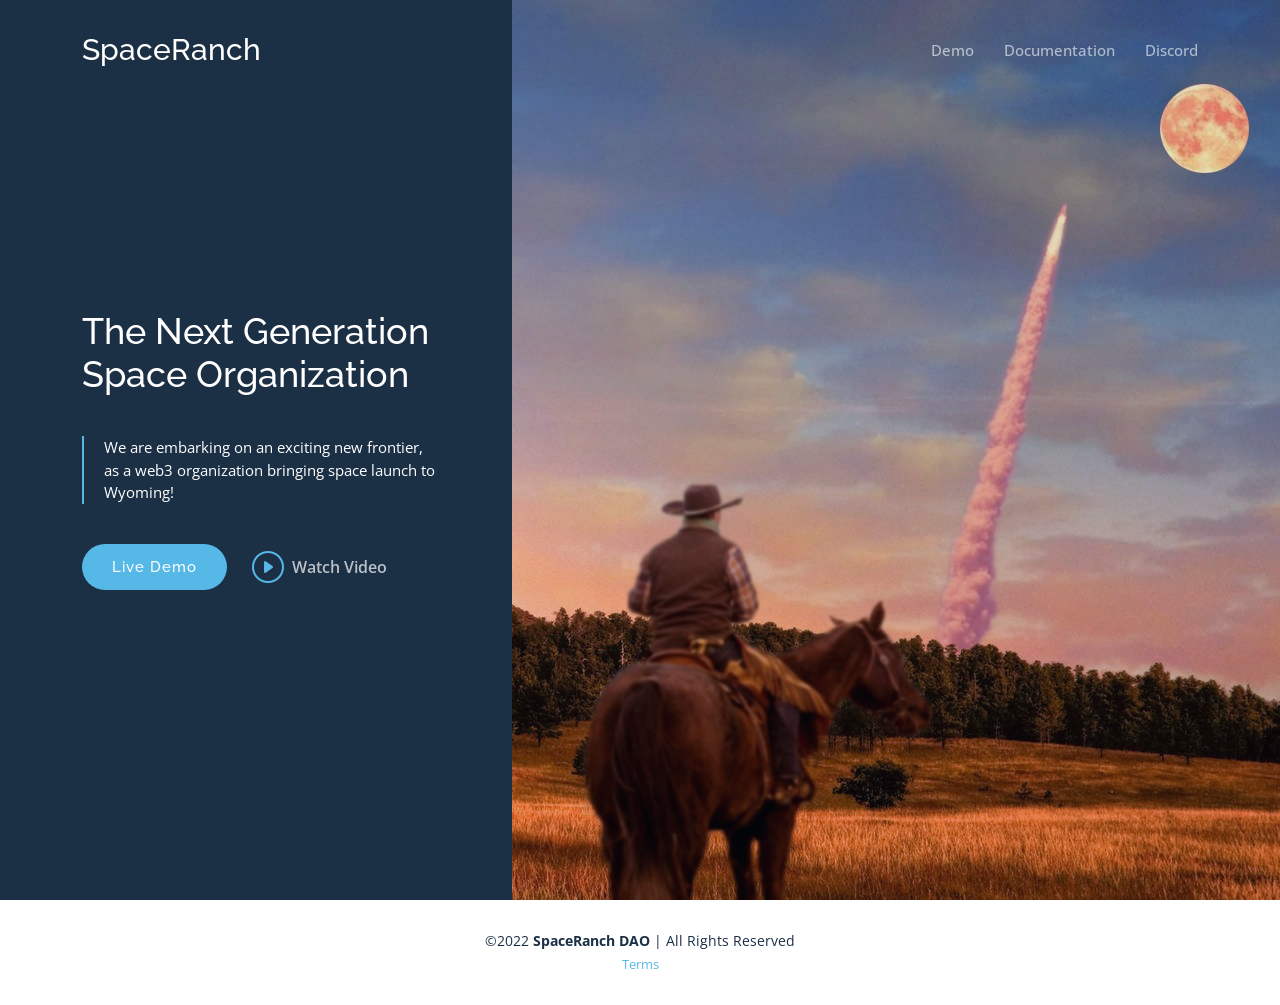
==== commit 5ec4c573: "Update index.html" ====
--- a/index.html
+++ b/index.html
@@ -10,7 +10,7 @@
   <meta content="" name="keywords">
 
   <!-- Favicons -->
-  <link href="assets/img/favicon.png" rel="icon">
+  <link href="assets/img/favicon.ico" rel="icon">
   <link href="assets/img/apple-touch-icon.png" rel="apple-touch-icon">
 
   <!-- Google Fonts -->
@@ -100,7 +100,7 @@
           &copy;2022 <strong><span>SpaceRanch DAO</span></strong> | All Rights Reserved
         </div>
         <div class="credits">
-          <a href="https://spaceranch.org/legal">Terms</a>
+          <a href="https://spaceranch.gitbook.io/documentation/legal/terms-of-service" target="_blank">Terms</a>
         </div>
       </div>
     </div>
--- a/assets/css/main.css
+++ b/assets/css/main.css
@@ -526,7 +526,7 @@
 .hero:before {
   position: absolute;
   content: "";
-  background: rgba(27, 47, 69, 0.6);
+  background: rgba(27, 47, 69, 0.1);
   inset: 0;
 }
 
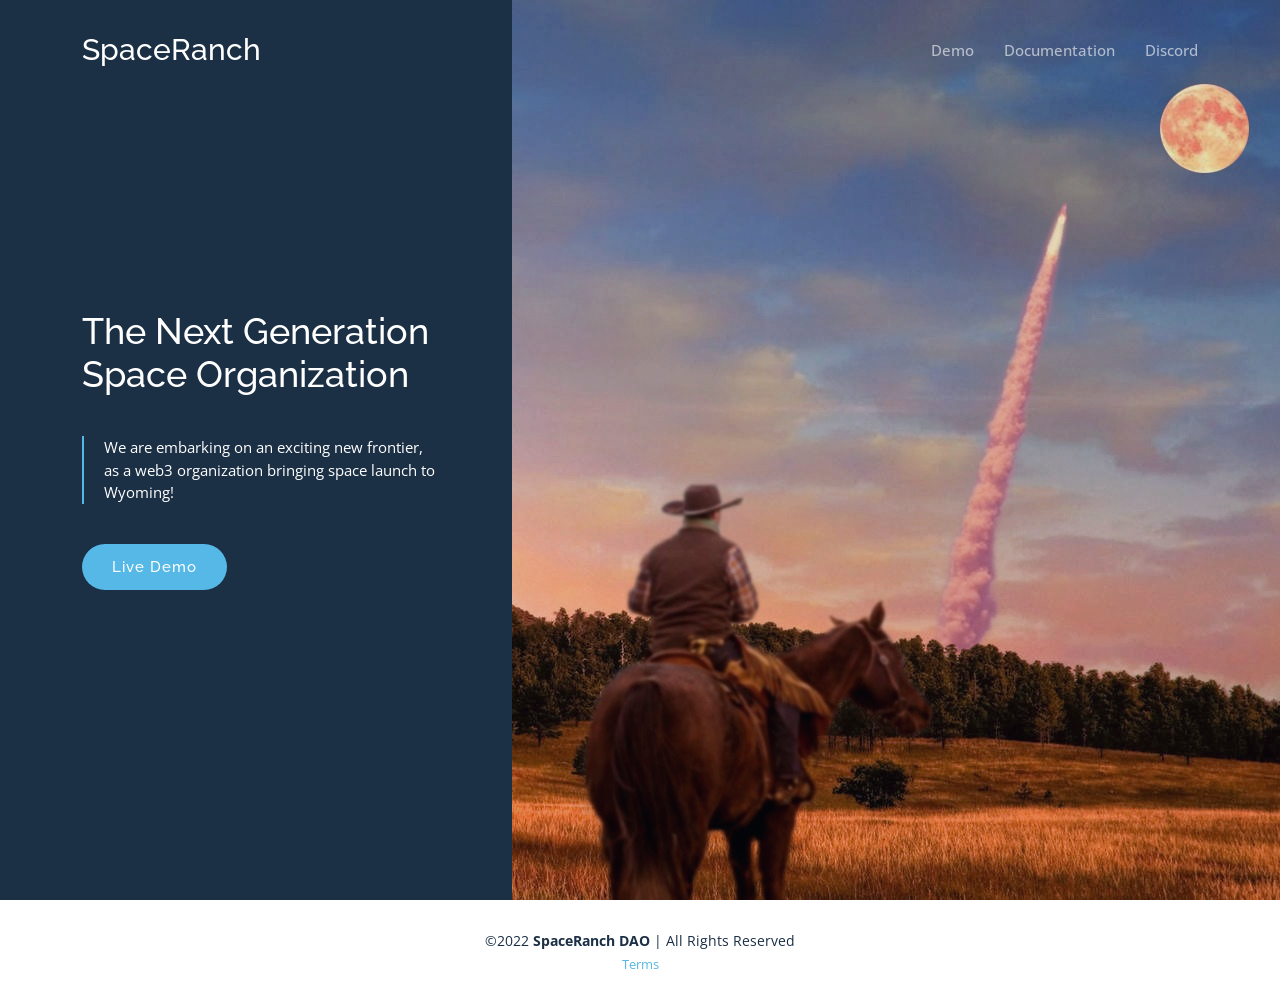
==== commit 2ac7efd0: "Update index.html" ====
--- a/index.html
+++ b/index.html
@@ -2,12 +2,26 @@
 <html lang="en">
 
 <head>
+  
+  <!-- Google tag (gtag.js) -->
+<script async src="https://www.googletagmanager.com/gtag/js?id=UA-243982215-1"></script>
+<script>
+  window.dataLayer = window.dataLayer || [];
+  function gtag(){dataLayer.push(arguments);}
+  gtag('js', new Date());
+
+  gtag('config', 'UA-243982215-1');
+</script>
+  
   <meta charset="utf-8">
   <meta content="width=device-width, initial-scale=1.0" name="viewport">
 
   <title>SpaceRanch</title>
-  <meta content="" name="description">
-  <meta content="" name="keywords">
+  <meta content="The world's first web3 space organization, democratizing and diversifying access to space" name="description">
+  <meta content="space dao, dao, daos, nft, web3, blockchain, governance, space launch, space exploration, space tourism, 
+                 space engineers, aerospace, crypto currency, crypto, digital asset, space asset, 
+                 blue origin, spacex, united launch alliance, ula, artemis, phantom, firefly, spinlaunch, 
+                 virgin orbit, lunar, spaceport, space vehicle" name="keywords">
 
   <!-- Favicons -->
   <link href="assets/img/favicon.ico" rel="icon">
@@ -75,8 +89,8 @@
           </blockquote>
           <div class="d-flex" data-aos="fade-up" data-aos-delay="200">
             <a href="https://spacedao.xyz" target="_blank" class="btn-get-started">Live Demo</a>
-            <a href="https://www.youtube.com/watch?v=5IGpBBcRcZA" class="glightbox btn-watch-video d-flex align-items-center"><i class="bi bi-play-circle"></i><span>Watch Video</span></a>
-
+         <!--   <a href="https://www.youtube.com/watch?v=5IGpBBcRcZA" class="glightbox btn-watch-video d-flex align-items-center"><i class="bi bi-play-circle"></i><span>Watch Video</span></a>
+-->
           </div>
 
         </div>
